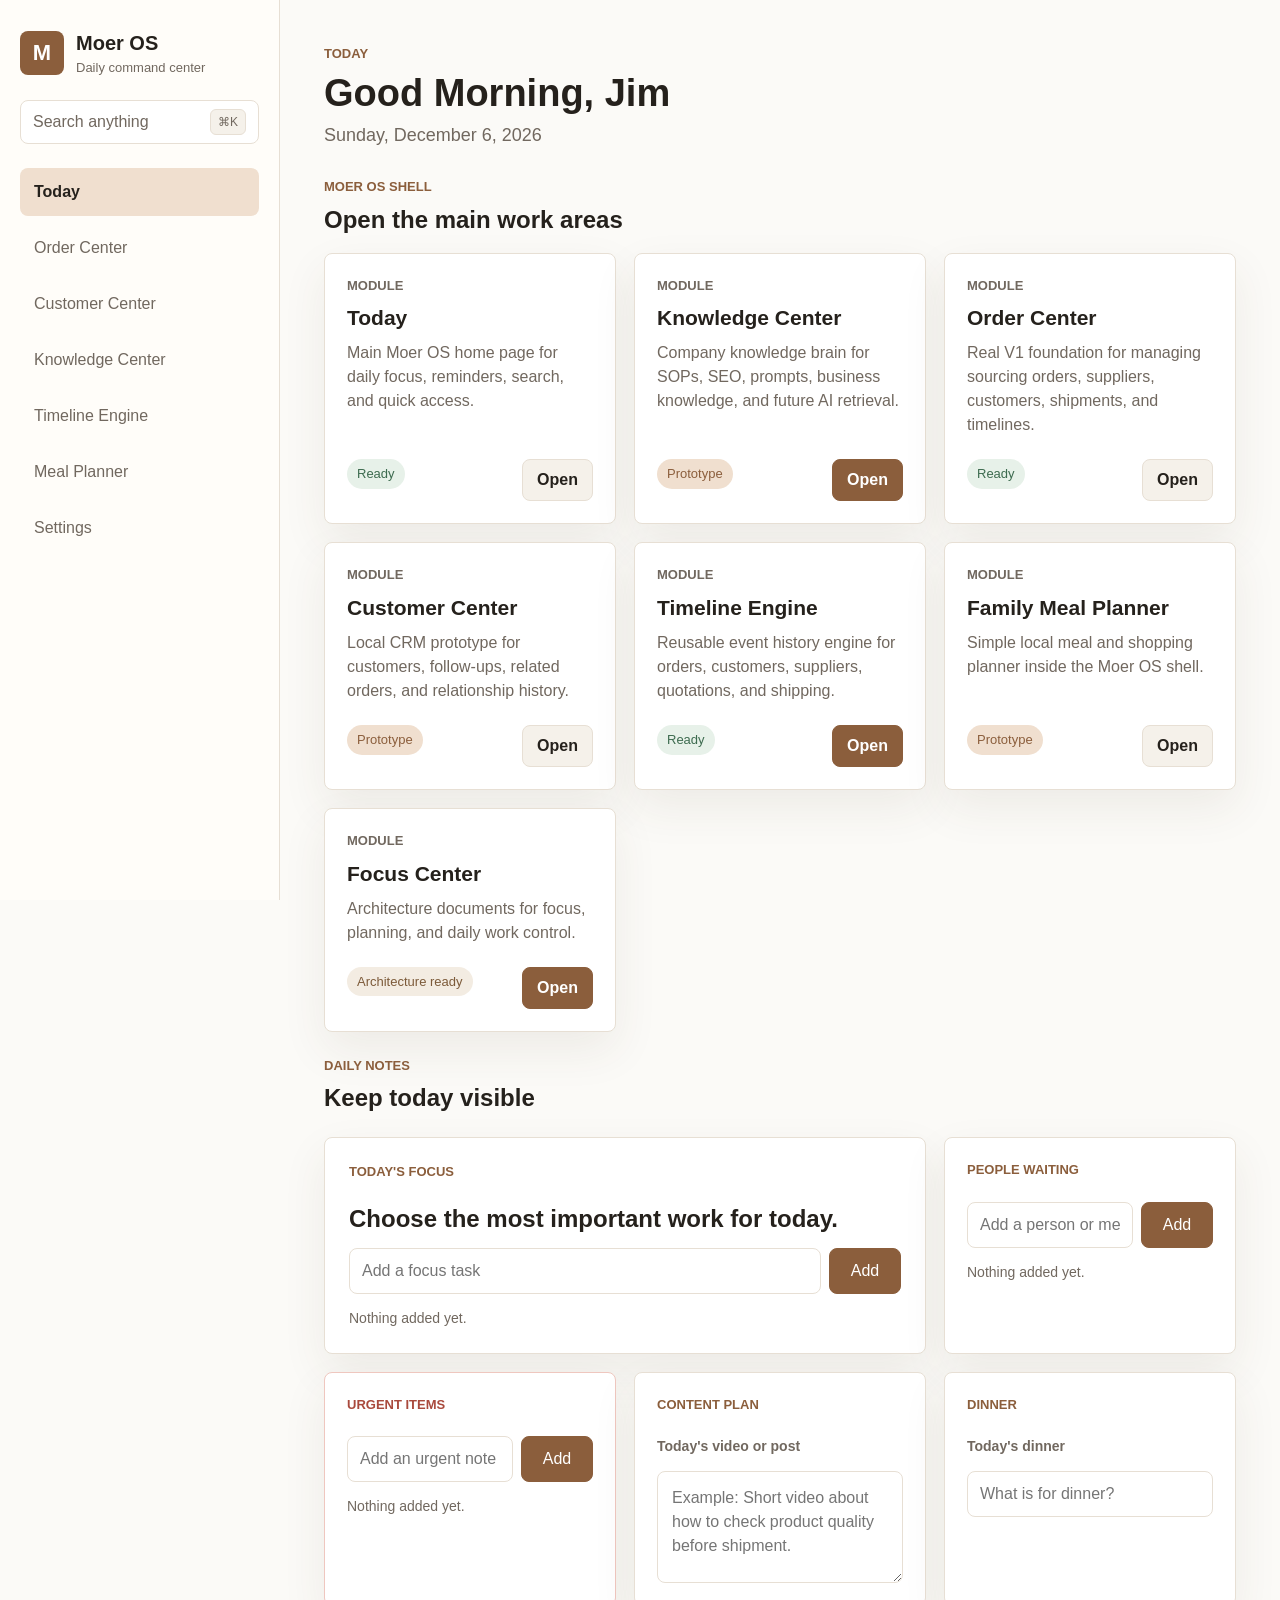
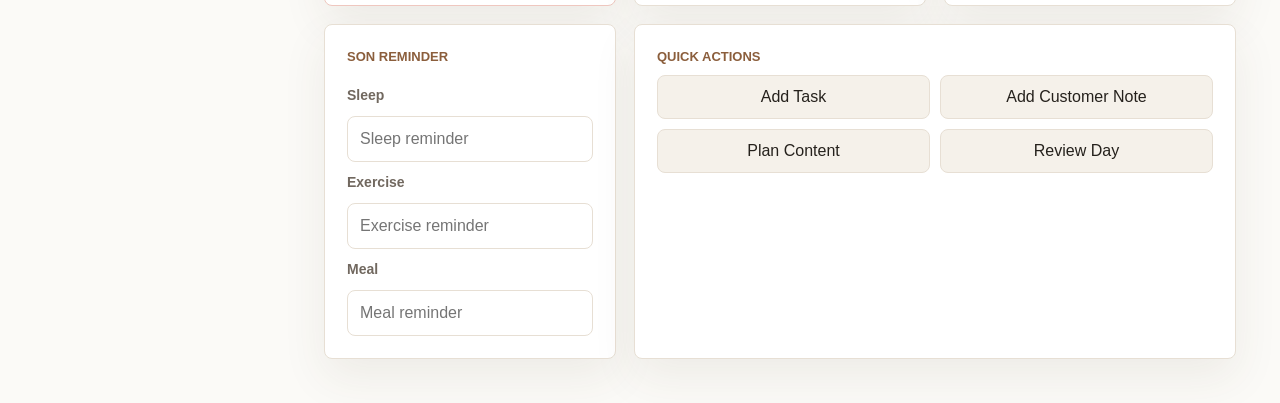
==== 03-Apps/Moer-OS-V1/index.html @ 32a38952 "Build Customer Center V2 with timeline" ====
<!DOCTYPE html>
<html lang="en">
<head>
  <meta charset="UTF-8">
  <meta name="viewport" content="width=device-width, initial-scale=1.0">
  <title>Moer OS V1</title>
  <link rel="stylesheet" href="styles.css">
</head>
<body>
  <div class="app-shell">
    <aside class="sidebar" aria-label="Main navigation">
      <div class="brand">
        <div class="brand-mark">M</div>
        <div>
          <p class="brand-name">Moer OS</p>
          <p class="brand-subtitle">Daily command center</p>
        </div>
      </div>

      <button class="search-trigger" id="searchTrigger" type="button">
        <span>Search anything</span>
        <kbd>⌘K</kbd>
      </button>

      <nav class="nav-list">
        <button class="nav-item active" data-page="today" type="button">Today</button>
        <button class="nav-item" data-page="order-center" type="button">Order Center</button>
        <button class="nav-item" data-page="customer-center" type="button">Customer Center</button>
        <button class="nav-item" data-page="knowledge-center" type="button">Knowledge Center</button>
        <button class="nav-item" data-page="timeline-engine" type="button">Timeline Engine</button>
        <button class="nav-item" data-page="family-meal-planner" type="button">Meal Planner</button>
        <button class="nav-item" data-page="settings" type="button">Settings</button>
      </nav>
    </aside>

    <main class="main-content">
      <section class="page active" id="today">
        <header class="page-header">
          <p class="eyebrow">Today</p>
          <h1 id="greeting">Good Morning, Jim</h1>
          <p class="date-line" id="todayDate">Today</p>
        </header>

        <section class="portal-section">
          <div class="section-heading">
            <p class="eyebrow">Moer OS Shell</p>
            <h2>Open the main work areas</h2>
          </div>
          <div class="module-grid" data-module-section="today"></div>
        </section>

        <section class="portal-section">
          <div class="section-heading">
            <p class="eyebrow">Daily Notes</p>
            <h2>Keep today visible</h2>
          </div>
        </section>

        <div class="dashboard-grid">
          <article class="focus-card list-card" data-list-card="focusTasks">
            <p class="card-label">Today's Focus</p>
            <h2>Choose the most important work for today.</h2>
            <form class="add-row" data-list-form="focusTasks">
              <input type="text" placeholder="Add a focus task">
              <button type="submit">Add</button>
            </form>
            <div class="editable-list" data-list="focusTasks"></div>
          </article>

          <article class="card list-card" data-list-card="peopleWaiting">
            <p class="card-label">People Waiting</p>
            <form class="add-row" data-list-form="peopleWaiting">
              <input type="text" placeholder="Add a person or message">
              <button type="submit">Add</button>
            </form>
            <div class="editable-list" data-list="peopleWaiting"></div>
          </article>

          <article class="card urgent list-card" data-list-card="urgentItems">
            <p class="card-label">Urgent Items</p>
            <form class="add-row" data-list-form="urgentItems">
              <input type="text" placeholder="Add an urgent note">
              <button type="submit">Add</button>
            </form>
            <div class="editable-list" data-list="urgentItems"></div>
          </article>

          <article class="card daily-card">
            <p class="card-label">Content Plan</p>
            <label class="field-label" for="contentPlan">Today's video or post</label>
            <textarea id="contentPlan" placeholder="Example: Short video about how to check product quality before shipment."></textarea>
          </article>

          <article class="card daily-card">
            <p class="card-label">Dinner</p>
            <label class="field-label" for="dinnerPlan">Today's dinner</label>
            <input id="dinnerPlan" type="text" placeholder="What is for dinner?">
          </article>

          <article class="card daily-card son-card">
            <p class="card-label">Son Reminder</p>
            <label class="field-label" for="sonSleep">Sleep</label>
            <input id="sonSleep" type="text" placeholder="Sleep reminder">
            <label class="field-label" for="sonExercise">Exercise</label>
            <input id="sonExercise" type="text" placeholder="Exercise reminder">
            <label class="field-label" for="sonMeal">Meal</label>
            <input id="sonMeal" type="text" placeholder="Meal reminder">
          </article>

          <article class="card actions-card">
            <p class="card-label">Quick Actions</p>
            <div class="quick-actions">
              <button type="button">Add Task</button>
              <button type="button">Add Customer Note</button>
              <button type="button">Plan Content</button>
              <button type="button">Review Day</button>
            </div>
          </article>
        </div>
      </section>

      <section class="page" id="order-center">
        <header class="page-header">
          <p class="eyebrow">Order Center</p>
          <h1>Order Center V1</h1>
          <p class="date-line">Manage real sourcing orders, payments, production, QC, warehouse, shipping, notes, and timeline.</p>
        </header>

        <section class="order-dashboard" id="orderDashboard"></section>

        <div class="order-center-layout">
          <section class="order-panel order-form-panel">
            <div class="section-heading">
              <p class="eyebrow">Create / Edit</p>
              <h2 id="orderFormTitle">New Order</h2>
            </div>
            <form id="orderForm" class="order-form">
              <input id="orderId" type="hidden">
              <label>
                Order ID
                <input id="orderCode" type="text" placeholder="MOER-2026-001" required>
              </label>
              <label>
                Order name
                <input id="orderName" type="text" placeholder="Nicholas Trinidad container project" required>
              </label>
              <label>
                Customer
                <select id="orderCustomer" required></select>
              </label>
              <label>
                Supplier
                <input id="orderSupplier" type="text" placeholder="Yiwu supplier name">
              </label>
              <label>
                Country
                <input id="orderCountry" type="text" placeholder="Trinidad and Tobago">
              </label>
              <label>
                Status
                <select id="orderStatus">
                  <option>New Inquiry</option>
                  <option>Quoting</option>
                  <option>Waiting Supplier</option>
                  <option>Waiting Customer</option>
                  <option>Order Confirmed</option>
                  <option>In Production</option>
                  <option>Inspection</option>
                  <option>In Warehouse</option>
                  <option>Shipping</option>
                  <option>Delivered</option>
                  <option>On Hold</option>
                </select>
              </label>
              <label>
                Priority
                <select id="orderPriority">
                  <option>Normal</option>
                  <option>High</option>
                  <option>Urgent</option>
                  <option>Low</option>
                </select>
              </label>
              <label>
                Order value
                <input id="orderValue" type="text" placeholder="USD 8,500">
              </label>
              <label>
                Quantity
                <input id="orderQuantity" type="text" placeholder="1x40HQ / 12,000 pcs">
              </label>
              <label>
                Deposit status
                <select id="depositStatus">
                  <option>Not Requested</option>
                  <option>Requested</option>
                  <option>Paid</option>
                  <option>Partial</option>
                </select>
              </label>
              <label>
                Balance status
                <select id="balanceStatus">
                  <option>Not Due</option>
                  <option>Waiting</option>
                  <option>Requested</option>
                  <option>Paid</option>
                </select>
              </label>
              <label>
                Production status
                <select id="productionStatus">
                  <option>Not Started</option>
                  <option>In Progress</option>
                  <option>Delayed</option>
                  <option>Completed</option>
                </select>
              </label>
              <label>
                QC status
                <select id="qcStatus">
                  <option>Not Needed</option>
                  <option>Planned</option>
                  <option>Today</option>
                  <option>Passed</option>
                  <option>Issue Found</option>
                </select>
              </label>
              <label>
                Warehouse status
                <select id="warehouseStatus">
                  <option>Not Arrived</option>
                  <option>Partially Received</option>
                  <option>Received</option>
                  <option>Ready for Consolidation</option>
                </select>
              </label>
              <label>
                Shipping status
                <select id="shippingStatus">
                  <option>Not Planned</option>
                  <option>Planning</option>
                  <option>Booked</option>
                  <option>Shipped</option>
                  <option>Delivered</option>
                </select>
              </label>
              <label>
                ETD
                <input id="orderEtd" type="date">
              </label>
              <label>
                ETA
                <input id="orderEta" type="date">
              </label>
              <label>
                Due date
                <input id="orderDueDate" type="date">
              </label>
              <label class="full-field">
                Product summary
                <textarea id="productsSummary" placeholder="Notebooks, pens, pencil cases, school bags"></textarea>
              </label>
              <label class="full-field">
                Next action
                <input id="nextAction" type="text" placeholder="Ask supplier for packing details">
              </label>
              <label class="full-field">
                Notes
                <textarea id="orderNotes" placeholder="Important customer, supplier, quality, payment, or shipping notes"></textarea>
              </label>
              <div class="order-form-actions">
                <button class="open-link" type="submit">Save Order</button>
                <button class="open-link secondary" id="resetOrderForm" type="button">New Blank Order</button>
              </div>
            </form>
          </section>

          <section class="order-panel">
            <div class="section-heading">
              <p class="eyebrow">Orders</p>
              <h2>Order List</h2>
            </div>
            <div class="order-filter-grid">
              <input id="orderSearchInput" type="search" placeholder="Search orders">
              <select id="orderStatusFilter">
                <option value="">All status</option>
              </select>
              <select id="orderPriorityFilter">
                <option value="">All priority</option>
              </select>
              <select id="orderCustomerFilter">
                <option value="">All customers</option>
              </select>
              <select id="orderSupplierFilter">
                <option value="">All suppliers</option>
              </select>
            </div>
            <div class="order-list" id="orderList"></div>
          </section>

          <section class="order-panel order-detail-panel">
            <div class="section-heading">
              <p class="eyebrow">Detail</p>
              <h2 id="orderDetailTitle">Select an order</h2>
            </div>
            <div id="orderDetail" class="order-detail">
              <p class="empty-state">Choose an order to view details and timeline.</p>
            </div>
            <form id="timelineForm" class="timeline-form">
              <input id="timelineOrderId" type="hidden">
              <p class="card-label">Add Timeline Event</p>
              <label>
                Date
                <input id="timelineDate" type="date">
              </label>
              <label>
                Status
                <select id="timelineStatus">
                  <option>Note</option>
                  <option>Customer Update</option>
                  <option>Supplier Update</option>
                  <option>Production</option>
                  <option>QC</option>
                  <option>Warehouse</option>
                  <option>Shipping</option>
                  <option>Payment</option>
                </select>
              </label>
              <label>
                Title
                <input id="timelineTitle" type="text" placeholder="Supplier confirmed packing">
              </label>
              <label class="full-field">
                Description
                <textarea id="timelineDescription" placeholder="Add the important update, decision, or next step."></textarea>
              </label>
              <button class="open-link" type="submit">Add Event</button>
            </form>
            <div id="orderTimeline" class="order-timeline"></div>
          </section>
        </div>

        <section class="portal-section order-flow-section">
          <div class="section-heading">
            <p class="eyebrow">Order Flow</p>
            <h2>From inquiry to delivery</h2>
          </div>
          <div class="workflow-strip">
            <span>Inquiry</span>
            <span>Supplier Search</span>
            <span>Quotation</span>
            <span>Purchase Order</span>
            <span>Production</span>
            <span>Inspection</span>
            <span>Warehouse</span>
            <span>Shipment</span>
          </div>
        </section>
      </section>

      <section class="page" id="customer-center">
        <header class="page-header">
          <p class="eyebrow">Customer Center</p>
          <h1>Customer Memory Center</h1>
          <p class="date-line">See who each customer is, what happened before, active orders, follow-ups, and the next action.</p>
        </header>

        <section class="customer-dashboard" id="customerDashboard"></section>

        <section class="customer-followup-panel">
          <div class="section-heading">
            <p class="eyebrow">Follow-up</p>
            <h2>Customers needing attention</h2>
          </div>
          <div class="customer-followup-grid">
            <article>
              <p class="card-label">Due Today</p>
              <div id="followupDueToday" class="customer-mini-list"></div>
            </article>
            <article>
              <p class="card-label">Overdue</p>
              <div id="followupOverdue" class="customer-mini-list"></div>
            </article>
          </div>
        </section>

        <div class="customer-center-layout">
          <section class="customer-panel customer-form-panel">
            <div class="section-heading">
              <p class="eyebrow">Create / Edit</p>
              <h2 id="customerFormTitle">New Customer</h2>
            </div>
            <form id="customerForm" class="customer-form">
              <input id="customerId" type="hidden">
              <label>
                Customer name
                <input id="customerName" type="text" placeholder="Nicholas" required>
              </label>
              <label>
                Company name
                <input id="customerCompany" type="text" placeholder="Customer company">
              </label>
              <label>
                Country
                <input id="customerCountry" type="text" placeholder="Trinidad and Tobago">
              </label>
              <label>
                Contact person
                <input id="customerContactPerson" type="text" placeholder="Main contact">
              </label>
              <label>
                WhatsApp
                <input id="customerWhatsapp" type="text" placeholder="+1...">
              </label>
              <label>
                Email
                <input id="customerEmail" type="email" placeholder="customer@example.com">
              </label>
              <label>
                Website
                <input id="customerWebsite" type="url" placeholder="https://example.com">
              </label>
              <label>
                Customer type
                <select id="customerType">
                  <option>Importer</option>
                  <option>Wholesaler</option>
                  <option>Distributor</option>
                  <option>Retailer</option>
                  <option>Amazon Seller</option>
                  <option>E-commerce Seller</option>
                  <option>Supermarket Buyer</option>
                </select>
              </label>
              <label>
                Status
                <select id="customerStatus">
                  <option>Lead</option>
                  <option>Active</option>
                  <option>Waiting Reply</option>
                  <option>Follow Up</option>
                  <option>Paused</option>
                </select>
              </label>
              <label>
                Priority
                <select id="customerPriority">
                  <option>Normal</option>
                  <option>High</option>
                  <option>Urgent</option>
                  <option>Low</option>
                </select>
              </label>
              <label>
                Last contact date
                <input id="lastContactDate" type="date">
              </label>
              <label>
                Next follow-up date
                <input id="nextFollowUpDate" type="date">
              </label>
              <label class="full-field">
                Main product interest
                <input id="mainProductInterest" type="text" placeholder="Stationery, Christmas items, mixed container">
              </label>
              <label class="full-field">
                Notes
                <textarea id="customerNotes" placeholder="Relationship notes, buying habits, communication style, and follow-up reminders"></textarea>
              </label>
              <label class="full-field">
                Follow-up notes
                <textarea id="customerFollowUpNotes" placeholder="Recent conversations and next follow-up details"></textarea>
              </label>
              <label class="full-field">
                Next action
                <input id="customerNextAction" type="text" placeholder="Send quotation, ask for product list, follow up on samples">
              </label>
              <div class="customer-form-actions">
                <button class="open-link" type="submit">Save Customer</button>
                <button class="open-link secondary" id="resetCustomerForm" type="button">New Blank Customer</button>
              </div>
            </form>
          </section>

          <section class="customer-panel">
            <div class="section-heading">
              <p class="eyebrow">Customers</p>
              <h2>Customer List</h2>
            </div>
            <div class="customer-filter-grid">
              <input id="customerSearchInput" type="search" placeholder="Search customers">
              <select id="customerCountryFilter">
                <option value="">All countries</option>
              </select>
              <select id="customerStatusFilter">
                <option value="">All status</option>
              </select>
              <select id="customerPriorityFilter">
                <option value="">All priority</option>
              </select>
              <select id="customerTypeFilter">
                <option value="">All types</option>
              </select>
              <select id="customerInterestFilter">
                <option value="">All interests</option>
              </select>
            </div>
            <div class="customer-list" id="customerList"></div>
          </section>

          <section class="customer-panel customer-detail-panel">
            <div class="section-heading">
              <p class="eyebrow">Detail</p>
              <h2 id="customerDetailTitle">Select a customer</h2>
            </div>
            <div id="customerDetail" class="customer-detail">
              <p class="empty-state">Choose a customer to view details, orders, and timeline.</p>
            </div>
            <form id="customerFollowupForm" class="customer-sub-form hidden">
              <input id="customerFollowupId" type="hidden">
              <p class="card-label">Follow-up</p>
              <label>
                Next follow-up date
                <input id="customerFollowupDate" type="date">
              </label>
              <label class="full-field">
                Follow-up note
                <textarea id="customerFollowupNote" placeholder="What should Jim remember for the next follow-up?"></textarea>
              </label>
              <button class="open-link" type="submit">Save Follow-up</button>
            </form>
            <div id="customerRelatedOrders" class="related-orders"></div>
            <form id="customerTimelineForm" class="customer-sub-form hidden">
              <input id="customerTimelineCustomerId" type="hidden">
              <p class="card-label">Add Customer Timeline Event</p>
              <label>
                Date
                <input id="customerTimelineDate" type="date">
              </label>
              <label>
                Event type
                <select id="customerTimelineEventType">
                  <option>First contact</option>
                  <option>Inquiry received</option>
                  <option>Quotation sent</option>
                  <option>Order confirmed</option>
                  <option>Payment received</option>
                  <option>Shipment update</option>
                  <option>Follow-up</option>
                  <option>Complaint</option>
                  <option>Visit</option>
                  <option>Note</option>
                </select>
              </label>
              <label>
                Title
                <input id="customerTimelineTitle" type="text" placeholder="Quotation sent">
              </label>
              <label>
                Related order ID
                <input id="customerTimelineOrderId" type="text" placeholder="MOER-2026-001">
              </label>
              <label class="full-field">
                Description
                <textarea id="customerTimelineDescription" placeholder="What happened?"></textarea>
              </label>
              <label>
                Next action
                <input id="customerTimelineNextAction" type="text" placeholder="Follow up next week">
              </label>
              <label>
                Status
                <select id="customerTimelineStatus">
                  <option>Open</option>
                  <option>Waiting</option>
                  <option>Done</option>
                  <option>Important</option>
                </select>
              </label>
              <button class="open-link" type="submit">Add Event</button>
            </form>
            <div id="customerTimeline" class="customer-timeline"></div>
          </section>
        </div>
      </section>

      <section class="page" id="knowledge-center">
        <header class="page-header">
          <p class="eyebrow">Knowledge Center</p>
          <h1>Company Knowledge Brain</h1>
          <p class="date-line">Open the existing Knowledge Center prototype or use this shell as the launch point.</p>
        </header>
        <div class="module-grid" data-module-section="knowledge-center"></div>
        <div class="info-panel">
          <p class="card-label">What this connects</p>
          <p>Business knowledge, suppliers, customers, products, SOPs, SEO, website content, social media ideas, AI prompts, and personal/family knowledge.</p>
        </div>
      </section>

      <section class="page" id="timeline-engine">
        <header class="page-header">
          <p class="eyebrow">Timeline Engine</p>
          <h1>Reusable Event History</h1>
          <p class="date-line">Open the existing Timeline Engine prototype or use this page as its Moer OS launch point.</p>
        </header>
        <div class="module-grid" data-module-section="timeline-engine"></div>
        <div class="timeline-preview">
          <article>
            <span>09:15</span>
            <strong>Customer inquiry received</strong>
            <p>Order Center event</p>
          </article>
          <article>
            <span>14:30</span>
            <strong>Supplier quote received</strong>
            <p>Supplier Center event</p>
          </article>
          <article>
            <span>16:40</span>
            <strong>Inspection reminder created</strong>
            <p>Timeline Engine event</p>
          </article>
        </div>
      </section>

      <section class="page" id="family-meal-planner">
        <header class="page-header">
          <p class="eyebrow">Family Meal Planner</p>
          <h1>Simple Meal Planning</h1>
          <p class="date-line">A small local planner for dinner ideas, shopping reminders, and weekly meal notes.</p>
        </header>
        <div class="module-grid" data-module-section="family-meal-planner"></div>
        <section class="meal-planner-card">
          <form class="add-row" id="mealForm" data-list-form="mealPlanner">
            <input id="mealInput" type="text" placeholder="Add a meal idea or shopping reminder">
            <button type="submit">Add</button>
          </form>
          <div class="editable-list" id="mealList" data-list="mealPlanner"></div>
        </section>
      </section>

      <section class="page" id="settings">
        <header class="page-header">
          <p class="eyebrow">Settings</p>
          <h1>Settings</h1>
          <p class="date-line">Basic settings for this local prototype.</p>
        </header>

        <div class="settings-panel">
          <label>
            User name
            <input id="userName" type="text" value="Jim">
          </label>
          <label>
            Company name
            <input id="companyName" type="text" value="Moer Sourcing">
          </label>
          <label>
            Theme option placeholder
            <select id="themeOption">
              <option>Warm Light</option>
              <option>Calm White</option>
              <option>Soft Gray</option>
            </select>
          </label>
          <div class="storage-note">
            <p class="card-label">Data Storage Note</p>
            <p>This V1 prototype stores simple settings and Today notes in this browser with localStorage. There is no backend, database, login, or external API connection.</p>
          </div>
        </div>
      </section>
    </main>

    <nav class="bottom-nav" aria-label="Mobile navigation">
      <button class="bottom-item active" data-page="today" type="button">Today</button>
      <button class="bottom-item" data-page="order-center" type="button">Orders</button>
      <button class="bottom-item" data-page="customer-center" type="button">Customers</button>
      <button class="bottom-item" data-page="knowledge-center" type="button">Knowledge</button>
      <button class="bottom-item" data-page="timeline-engine" type="button">Timeline</button>
      <button class="bottom-item" data-page="family-meal-planner" type="button">Meals</button>
      <button class="bottom-item" data-page="settings" type="button">Settings</button>
    </nav>
  </div>

  <button class="mobile-search-trigger" id="mobileSearchTrigger" type="button" aria-label="Open search">Search</button>

  <div class="command-overlay" id="commandOverlay" aria-hidden="true">
    <div class="command-palette" role="dialog" aria-modal="true" aria-labelledby="commandTitle">
      <div class="command-search-row">
        <div class="command-icon">⌕</div>
        <input id="commandSearchInput" type="search" autocomplete="off" placeholder="Search Moer OS..." aria-label="Search Moer OS">
        <kbd>Esc</kbd>
      </div>
      <div class="command-header">
        <div>
          <p class="eyebrow">Universal Search</p>
          <h2 id="commandTitle">Find anything in Moer OS</h2>
        </div>
        <p class="command-hint">Mock data only</p>
      </div>
      <div class="command-results" id="commandResults"></div>
    </div>
  </div>

  <script src="app.js"></script>
</body>
</html>
---- 03-Apps/Moer-OS-V1/styles.css ----
:root {
  --bg: #fbfaf7;
  --surface: #ffffff;
  --surface-soft: #f5f1ea;
  --text: #25211c;
  --muted: #71685f;
  --line: #e7dfd4;
  --accent: #8b5e3c;
  --accent-soft: #f0dfcf;
  --urgent: #a9493c;
  --shadow: 0 18px 45px rgba(79, 58, 40, 0.08);
}

* {
  box-sizing: border-box;
}

body {
  margin: 0;
  background: var(--bg);
  color: var(--text);
  font-family: Arial, Helvetica, sans-serif;
  font-size: 16px;
  line-height: 1.5;
}

button,
input,
select,
textarea {
  font: inherit;
}

button {
  cursor: pointer;
}

.app-shell {
  min-height: 100vh;
  display: flex;
}

.sidebar {
  position: sticky;
  top: 0;
  width: 280px;
  height: 100vh;
  padding: 28px 20px;
  background: #fffdf9;
  border-right: 1px solid var(--line);
}

.brand {
  display: flex;
  align-items: center;
  gap: 12px;
  margin-bottom: 22px;
}

.brand-mark {
  display: grid;
  place-items: center;
  width: 44px;
  height: 44px;
  border-radius: 8px;
  background: var(--accent);
  color: #fff;
  font-size: 22px;
  font-weight: 700;
}

.brand-name,
.brand-subtitle {
  margin: 0;
}

.brand-name {
  font-size: 20px;
  font-weight: 700;
}

.brand-subtitle {
  color: var(--muted);
  font-size: 13px;
}

.nav-list {
  display: grid;
  gap: 8px;
}

.search-trigger {
  display: flex;
  align-items: center;
  justify-content: space-between;
  width: 100%;
  min-height: 44px;
  margin-bottom: 24px;
  padding: 0 12px;
  border: 1px solid var(--line);
  border-radius: 8px;
  background: var(--surface);
  color: var(--muted);
  text-align: left;
}

kbd {
  min-width: 32px;
  padding: 3px 7px;
  border: 1px solid var(--line);
  border-radius: 6px;
  background: var(--surface-soft);
  color: var(--muted);
  font-size: 12px;
  font-family: Arial, Helvetica, sans-serif;
  text-align: center;
}

.nav-item,
.bottom-item {
  border: 0;
  color: var(--muted);
  background: transparent;
  border-radius: 8px;
  text-align: left;
}

.nav-item {
  padding: 12px 14px;
}

.nav-item.active,
.bottom-item.active {
  background: var(--accent-soft);
  color: var(--text);
  font-weight: 700;
}

.main-content {
  flex: 1;
  padding: 44px;
  max-width: 1180px;
}

.page {
  display: none;
}

.page.active {
  display: block;
}

.page-header {
  margin-bottom: 28px;
}

.eyebrow,
.card-label {
  margin: 0 0 8px;
  color: var(--accent);
  font-size: 13px;
  font-weight: 700;
  letter-spacing: 0;
  text-transform: uppercase;
}

h1,
h2,
p {
  overflow-wrap: anywhere;
}

h1 {
  margin: 0;
  font-size: 38px;
  line-height: 1.12;
}

h2 {
  margin: 0 0 18px;
  font-size: 24px;
  line-height: 1.25;
}

.date-line {
  margin: 8px 0 0;
  color: var(--muted);
  font-size: 18px;
}

.dashboard-grid {
  display: grid;
  grid-template-columns: repeat(3, minmax(0, 1fr));
  gap: 18px;
}

.portal-section {
  margin-bottom: 24px;
}

.section-heading {
  margin-bottom: 16px;
}

.module-grid {
  display: grid;
  grid-template-columns: repeat(3, minmax(0, 1fr));
  gap: 18px;
}

.focus-card,
.card,
.app-card,
.module-card,
.settings-panel {
  background: var(--surface);
  border: 1px solid var(--line);
  border-radius: 8px;
  box-shadow: var(--shadow);
}

.focus-card {
  grid-column: span 2;
  padding: 24px;
}

.card,
.app-card {
  min-height: 156px;
  padding: 22px;
}

.urgent {
  border-color: #efc7bf;
}

.urgent .card-label {
  color: var(--urgent);
}

textarea,
input,
select {
  width: 100%;
  border: 1px solid var(--line);
  border-radius: 8px;
  background: #fff;
  color: var(--text);
  outline: none;
}

textarea:focus,
input:focus,
select:focus {
  border-color: var(--accent);
  box-shadow: 0 0 0 3px rgba(139, 94, 60, 0.12);
}

textarea {
  min-height: 112px;
  resize: vertical;
  padding: 14px;
}

input,
select {
  min-height: 46px;
  padding: 0 12px;
}

.simple-list {
  margin: 0;
  padding-left: 18px;
  color: var(--muted);
}

.simple-list li + li {
  margin-top: 8px;
}

.list-card,
.daily-card {
  display: grid;
  align-content: start;
  gap: 14px;
}

.list-card h2 {
  margin-bottom: 0;
}

.add-row {
  display: grid;
  grid-template-columns: minmax(0, 1fr) auto;
  gap: 8px;
}

.add-row button,
.item-actions button {
  min-height: 42px;
  border: 1px solid var(--line);
  border-radius: 8px;
  background: var(--surface-soft);
  color: var(--text);
}

.add-row button {
  min-width: 72px;
  padding: 0 14px;
  background: var(--accent);
  border-color: var(--accent);
  color: #fff;
}

.editable-list {
  display: grid;
  gap: 10px;
}

.empty-state {
  margin: 0;
  color: var(--muted);
  font-size: 14px;
}

.editable-item {
  display: grid;
  gap: 8px;
  padding: 12px;
  border: 1px solid var(--line);
  border-radius: 8px;
  background: #fffdf9;
}

.item-text {
  margin: 0;
  color: var(--text);
}

.item-actions {
  display: flex;
  gap: 8px;
  flex-wrap: wrap;
}

.item-actions button {
  padding: 0 12px;
  color: var(--muted);
}

.item-actions button:last-child {
  color: var(--urgent);
}

.field-label {
  display: grid;
  gap: 8px;
  color: var(--muted);
  font-size: 14px;
  font-weight: 700;
}

.son-card {
  gap: 10px;
}

.actions-card {
  grid-column: span 2;
}

.quick-actions {
  display: grid;
  grid-template-columns: repeat(2, minmax(0, 1fr));
  gap: 10px;
}

.quick-actions button {
  min-height: 44px;
  border: 1px solid var(--line);
  border-radius: 8px;
  background: var(--surface-soft);
  color: var(--text);
}

.card-grid {
  display: grid;
  grid-template-columns: repeat(4, minmax(0, 1fr));
  gap: 18px;
}

.app-card {
  display: flex;
  flex-direction: column;
  justify-content: space-between;
  gap: 24px;
}

.module-card {
  display: flex;
  min-height: 220px;
  padding: 22px;
  flex-direction: column;
  justify-content: space-between;
  gap: 22px;
}

.app-card h2,
.module-card h2 {
  margin: 0;
  font-size: 21px;
}

.app-card p,
.module-card p {
  margin: 0;
  color: var(--muted);
}

.module-card-header {
  display: grid;
  gap: 10px;
}

.module-card-footer {
  display: flex;
  align-items: center;
  justify-content: space-between;
  gap: 12px;
  flex-wrap: wrap;
}

.status-pill {
  align-self: flex-start;
  padding: 5px 10px;
  border-radius: 999px;
  background: var(--surface-soft);
  color: var(--muted);
  font-size: 13px;
}

.status-ready {
  background: #e7f1e9;
  color: #3d6b4f;
}

.status-prototype {
  background: var(--accent-soft);
  color: var(--accent);
}

.status-planned {
  background: #eef0f3;
  color: #626b75;
}

.status-architecture {
  background: #f3ece2;
  color: #7c5a39;
}

.open-link {
  display: inline-flex;
  align-items: center;
  justify-content: center;
  min-height: 42px;
  padding: 0 14px;
  border: 1px solid var(--accent);
  border-radius: 8px;
  background: var(--accent);
  color: #fff;
  font-weight: 700;
  text-decoration: none;
}

.open-link.secondary {
  border-color: var(--line);
  background: var(--surface-soft);
  color: var(--text);
}

.info-panel,
.meal-planner-card,
.timeline-preview {
  margin-top: 18px;
  padding: 22px;
  border: 1px solid var(--line);
  border-radius: 8px;
  background: var(--surface);
  box-shadow: var(--shadow);
}

.info-panel p:last-child {
  margin: 0;
  color: var(--muted);
}

.workflow-strip {
  display: flex;
  gap: 10px;
  flex-wrap: wrap;
}

.workflow-strip span {
  min-height: 40px;
  display: inline-flex;
  align-items: center;
  padding: 0 12px;
  border: 1px solid var(--line);
  border-radius: 999px;
  background: var(--surface);
  color: var(--muted);
  box-shadow: var(--shadow);
}

.timeline-preview {
  display: grid;
  gap: 12px;
}

.timeline-preview article {
  display: grid;
  grid-template-columns: 72px minmax(0, 1fr);
  gap: 8px 14px;
  padding: 14px;
  border: 1px solid var(--line);
  border-radius: 8px;
  background: #fffdf9;
}

.timeline-preview span {
  grid-row: span 2;
  color: var(--accent);
  font-weight: 700;
}

.timeline-preview strong {
  color: var(--text);
}

.timeline-preview p {
  margin: 0;
  color: var(--muted);
}

.meal-planner-card {
  display: grid;
  gap: 16px;
}

.hidden {
  display: none !important;
}

.order-dashboard {
  display: grid;
  grid-template-columns: repeat(7, minmax(0, 1fr));
  gap: 12px;
  margin-bottom: 18px;
}

.customer-dashboard {
  display: grid;
  grid-template-columns: repeat(5, minmax(0, 1fr));
  gap: 12px;
  margin-bottom: 18px;
}

.order-metric-card {
  min-height: 112px;
  padding: 16px;
  border: 1px solid var(--line);
  border-radius: 8px;
  background: var(--surface);
  box-shadow: var(--shadow);
}

.order-metric-card span {
  display: block;
  min-height: 34px;
  color: var(--muted);
  font-size: 13px;
  font-weight: 700;
}

.order-metric-card strong {
  display: block;
  margin-top: 12px;
  color: var(--text);
  font-size: 30px;
  line-height: 1;
}

.order-center-layout,
.customer-center-layout {
  display: grid;
  grid-template-columns: minmax(300px, 0.9fr) minmax(280px, 0.8fr) minmax(340px, 1fr);
  gap: 18px;
  align-items: start;
}

.order-panel,
.customer-panel {
  padding: 22px;
  border: 1px solid var(--line);
  border-radius: 8px;
  background: var(--surface);
  box-shadow: var(--shadow);
}

.order-form,
.customer-form {
  display: grid;
  grid-template-columns: repeat(2, minmax(0, 1fr));
  gap: 14px;
}

.order-form label,
.order-panel label,
.customer-form label,
.customer-panel label {
  display: grid;
  gap: 7px;
  color: var(--muted);
  font-size: 14px;
  font-weight: 700;
}

.full-field,
.order-form-actions,
.customer-form-actions {
  grid-column: 1 / -1;
}

.order-form-actions,
.customer-form-actions {
  display: flex;
  gap: 10px;
  flex-wrap: wrap;
}

.order-list,
.customer-list,
.related-orders,
.customer-timeline {
  display: grid;
  gap: 10px;
}

.order-filter-grid {
  display: grid;
  grid-template-columns: 1fr;
  gap: 10px;
  margin-bottom: 14px;
}

.customer-filter-grid {
  display: grid;
  grid-template-columns: 1fr;
  gap: 10px;
  margin-bottom: 14px;
}

.customer-followup-panel {
  margin-bottom: 18px;
  padding: 22px;
  border: 1px solid var(--line);
  border-radius: 8px;
  background: var(--surface);
  box-shadow: var(--shadow);
}

.customer-followup-grid {
  display: grid;
  grid-template-columns: repeat(2, minmax(0, 1fr));
  gap: 14px;
}

.customer-mini-list {
  display: grid;
  gap: 8px;
}

.customer-mini-card {
  display: grid;
  gap: 3px;
  width: 100%;
  padding: 12px;
  border: 1px solid var(--line);
  border-radius: 8px;
  background: #fffdf9;
  color: var(--text);
  text-align: left;
}

.customer-mini-card span {
  color: var(--muted);
  font-size: 13px;
}

.order-list-card,
.customer-list-card,
.related-order-card {
  width: 100%;
  padding: 14px;
  border: 1px solid var(--line);
  border-radius: 8px;
  background: #fffdf9;
  color: var(--text);
  text-align: left;
}

.order-list-card:hover,
.order-list-card:focus,
.order-list-card.active,
.customer-list-card:hover,
.customer-list-card:focus,
.customer-list-card.active,
.related-order-card:hover,
.related-order-card:focus {
  border-color: var(--accent);
  outline: none;
}

.order-list-card h3,
.customer-list-card h3,
.related-order-card strong {
  margin: 0 0 6px;
  font-size: 18px;
}

.order-list-card p,
.customer-list-card p,
.related-order-card p {
  margin: 0;
  color: var(--muted);
  font-size: 14px;
}

.order-list-meta,
.order-status-row {
  display: flex;
  gap: 8px;
  flex-wrap: wrap;
  margin-top: 10px;
}

.order-pill {
  display: inline-flex;
  align-items: center;
  min-height: 24px;
  padding: 0 8px;
  border-radius: 999px;
  background: var(--surface-soft);
  color: var(--muted);
  font-size: 12px;
}

.order-pill.priority-urgent,
.order-pill.priority-high {
  background: #f8ded8;
  color: var(--urgent);
}

.order-pill.status-paid,
.order-pill.status-delivered,
.order-pill.status-completed,
.order-pill.status-passed,
.order-pill.status-received {
  background: #e7f1e9;
  color: #3d6b4f;
}

.order-detail,
.customer-detail {
  display: grid;
  gap: 14px;
}

.order-detail-grid {
  display: grid;
  grid-template-columns: repeat(2, minmax(0, 1fr));
  gap: 10px;
}

.detail-field {
  padding: 12px;
  border-radius: 8px;
  background: var(--surface-soft);
}

.detail-field dt {
  margin-bottom: 3px;
  color: var(--muted);
  font-size: 12px;
  font-weight: 700;
}

.detail-field dd {
  margin: 0;
  color: var(--text);
  overflow-wrap: anywhere;
}

.detail-text-block {
  padding: 12px;
  border: 1px solid var(--line);
  border-radius: 8px;
  background: #fffdf9;
}

.detail-text-block p {
  margin: 4px 0 0;
  color: var(--muted);
}

.order-detail-actions {
  display: flex;
  gap: 10px;
  flex-wrap: wrap;
}

.status-progress {
  display: grid;
  grid-template-columns: repeat(6, minmax(0, 1fr));
  gap: 8px;
}

.status-progress span {
  display: grid;
  min-height: 34px;
  place-items: center;
  padding: 0 8px;
  border: 1px solid var(--line);
  border-radius: 999px;
  background: var(--surface-soft);
  color: var(--muted);
  font-size: 12px;
  font-weight: 700;
  text-align: center;
}

.status-progress span.active {
  border-color: #a8d5b2;
  background: #e7f1e9;
  color: #3d6b4f;
}

.danger-button {
  min-height: 42px;
  padding: 0 14px;
  border: 1px solid #efc7bf;
  border-radius: 8px;
  background: #fff5f2;
  color: var(--urgent);
}

.order-timeline,
.customer-timeline {
  display: grid;
  gap: 10px;
  margin-top: 18px;
}

.timeline-form {
  display: grid;
  grid-template-columns: repeat(2, minmax(0, 1fr));
  gap: 12px;
  margin-top: 18px;
  padding: 14px;
  border: 1px solid var(--line);
  border-radius: 8px;
  background: var(--surface-soft);
}

.customer-sub-form {
  display: grid;
  grid-template-columns: repeat(2, minmax(0, 1fr));
  gap: 12px;
  margin-top: 18px;
  padding: 14px;
  border: 1px solid var(--line);
  border-radius: 8px;
  background: var(--surface-soft);
}

.customer-sub-form .card-label,
.customer-sub-form button {
  grid-column: 1 / -1;
}

.timeline-form .card-label,
.timeline-form button {
  grid-column: 1 / -1;
}

.order-timeline-item {
  display: grid;
  grid-template-columns: 104px minmax(0, 1fr);
  gap: 12px;
  padding: 12px;
  border: 1px solid var(--line);
  border-radius: 8px;
  background: #fffdf9;
}

.order-timeline-item span {
  color: var(--accent);
  font-weight: 700;
}

.order-timeline-item small {
  display: inline-block;
  margin-top: 3px;
  color: var(--muted);
  font-size: 12px;
  font-weight: 700;
}

.order-timeline-item p {
  margin: 3px 0 0;
  color: var(--muted);
}

.order-flow-section {
  margin-top: 18px;
}

.related-orders {
  margin-top: 18px;
}

.related-order-card {
  cursor: pointer;
}

.related-order-card strong {
  display: block;
  color: var(--text);
}

.related-order-card span {
  color: var(--muted);
  font-size: 14px;
}

.settings-panel {
  display: grid;
  gap: 18px;
  max-width: 720px;
  padding: 24px;
}

.settings-panel label {
  display: grid;
  gap: 8px;
  color: var(--muted);
  font-weight: 700;
}

.storage-note {
  padding: 18px;
  border-radius: 8px;
  background: var(--surface-soft);
}

.storage-note p:last-child {
  margin-bottom: 0;
  color: var(--muted);
}

.bottom-nav {
  display: none;
}

.mobile-search-trigger {
  display: none;
}

.command-overlay {
  position: fixed;
  inset: 0;
  z-index: 50;
  display: none;
  align-items: flex-start;
  justify-content: center;
  padding: 8vh 18px 24px;
  background: rgba(37, 33, 28, 0.28);
  backdrop-filter: blur(10px);
}

.command-overlay.open {
  display: flex;
}

.command-palette {
  width: min(760px, 100%);
  max-height: min(760px, 84vh);
  overflow: hidden;
  border: 1px solid rgba(231, 223, 212, 0.9);
  border-radius: 14px;
  background: rgba(255, 253, 249, 0.98);
  box-shadow: 0 28px 80px rgba(37, 33, 28, 0.22);
}

.command-search-row {
  display: grid;
  grid-template-columns: auto minmax(0, 1fr) auto;
  align-items: center;
  gap: 12px;
  padding: 16px;
  border-bottom: 1px solid var(--line);
}

.command-icon {
  display: grid;
  place-items: center;
  width: 36px;
  height: 36px;
  border-radius: 8px;
  background: var(--accent-soft);
  color: var(--accent);
  font-size: 22px;
}

.command-search-row input {
  min-height: 44px;
  padding: 0;
  border: 0;
  background: transparent;
  font-size: 20px;
}

.command-search-row input:focus {
  box-shadow: none;
}

.command-header {
  display: flex;
  align-items: flex-start;
  justify-content: space-between;
  gap: 16px;
  padding: 18px 18px 8px;
}

.command-header h2 {
  margin: 0;
  font-size: 22px;
}

.command-hint {
  margin: 3px 0 0;
  color: var(--muted);
  font-size: 13px;
  white-space: nowrap;
}

.command-results {
  max-height: 560px;
  overflow: auto;
  padding: 8px 10px 14px;
}

.result-group {
  padding: 8px;
}

.result-group-title {
  margin: 0 0 8px;
  color: var(--accent);
  font-size: 12px;
  font-weight: 700;
  text-transform: uppercase;
}

.result-list {
  display: grid;
  gap: 6px;
}

.result-item {
  width: 100%;
  padding: 12px;
  border: 1px solid transparent;
  border-radius: 8px;
  background: transparent;
  text-align: left;
}

.result-item:hover,
.result-item:focus {
  border-color: var(--line);
  background: var(--surface);
  outline: none;
}

.result-title {
  display: flex;
  align-items: center;
  justify-content: space-between;
  gap: 12px;
  margin: 0 0 4px;
  color: var(--text);
  font-weight: 700;
}

.result-type {
  color: var(--muted);
  font-size: 12px;
  font-weight: 400;
  white-space: nowrap;
}

.result-description {
  margin: 0;
  color: var(--muted);
  font-size: 14px;
}

.no-results {
  margin: 0;
  padding: 28px 18px 34px;
  color: var(--muted);
  text-align: center;
}

@media (max-width: 980px) {
  .sidebar {
    display: none;
  }

  .main-content {
    width: 100%;
    padding: 28px 18px 96px;
  }

  h1 {
    font-size: 32px;
  }

  .dashboard-grid,
  .card-grid,
  .module-grid,
  .order-dashboard,
  .customer-dashboard,
  .order-center-layout,
  .customer-center-layout,
  .customer-followup-grid {
    grid-template-columns: repeat(2, minmax(0, 1fr));
  }

  .order-detail-panel,
  .customer-detail-panel {
    grid-column: 1 / -1;
  }

  .bottom-nav {
    position: fixed;
    left: 0;
    right: 0;
    bottom: 0;
    z-index: 10;
    display: grid;
    grid-template-columns: repeat(7, 1fr);
    gap: 4px;
    padding: 8px;
    background: rgba(255, 253, 249, 0.96);
    border-top: 1px solid var(--line);
  }

  .bottom-item {
    min-height: 48px;
    padding: 6px 4px;
    text-align: center;
    font-size: 12px;
  }

  .mobile-search-trigger {
    position: fixed;
    right: 14px;
    bottom: 72px;
    z-index: 11;
    display: block;
    min-height: 44px;
    padding: 0 16px;
    border: 1px solid var(--line);
    border-radius: 999px;
    background: var(--accent);
    color: #fff;
    box-shadow: var(--shadow);
  }
}

@media (max-width: 640px) {
  .main-content {
    padding: 22px 14px 94px;
  }

  h1 {
    font-size: 29px;
  }

  .date-line {
    font-size: 16px;
  }

  .dashboard-grid,
  .card-grid,
  .module-grid,
  .order-dashboard,
  .customer-dashboard,
  .order-center-layout,
  .customer-center-layout,
  .customer-followup-grid,
  .order-form,
  .customer-form,
  .order-detail-grid,
  .status-progress,
  .timeline-form,
  .customer-sub-form {
    grid-template-columns: 1fr;
  }

  .focus-card,
  .actions-card {
    grid-column: span 1;
  }

  .card,
  .app-card,
  .module-card,
  .focus-card {
    min-height: auto;
    padding: 18px;
  }

  .quick-actions {
    grid-template-columns: 1fr;
  }

  .add-row {
    grid-template-columns: 1fr;
  }

  .order-timeline-item {
    grid-template-columns: 1fr;
  }

  .command-overlay {
    align-items: stretch;
    padding: 10px;
  }

  .command-palette {
    max-height: calc(100vh - 20px);
    border-radius: 12px;
  }

  .command-header {
    display: block;
  }

  .command-hint {
    margin-top: 8px;
  }

  .command-search-row {
    grid-template-columns: auto minmax(0, 1fr);
  }

  .command-search-row kbd {
    display: none;
  }

  .command-search-row input {
    font-size: 17px;
  }

  .result-title {
    display: block;
  }

  .result-type {
    display: block;
    margin-top: 3px;
  }
}
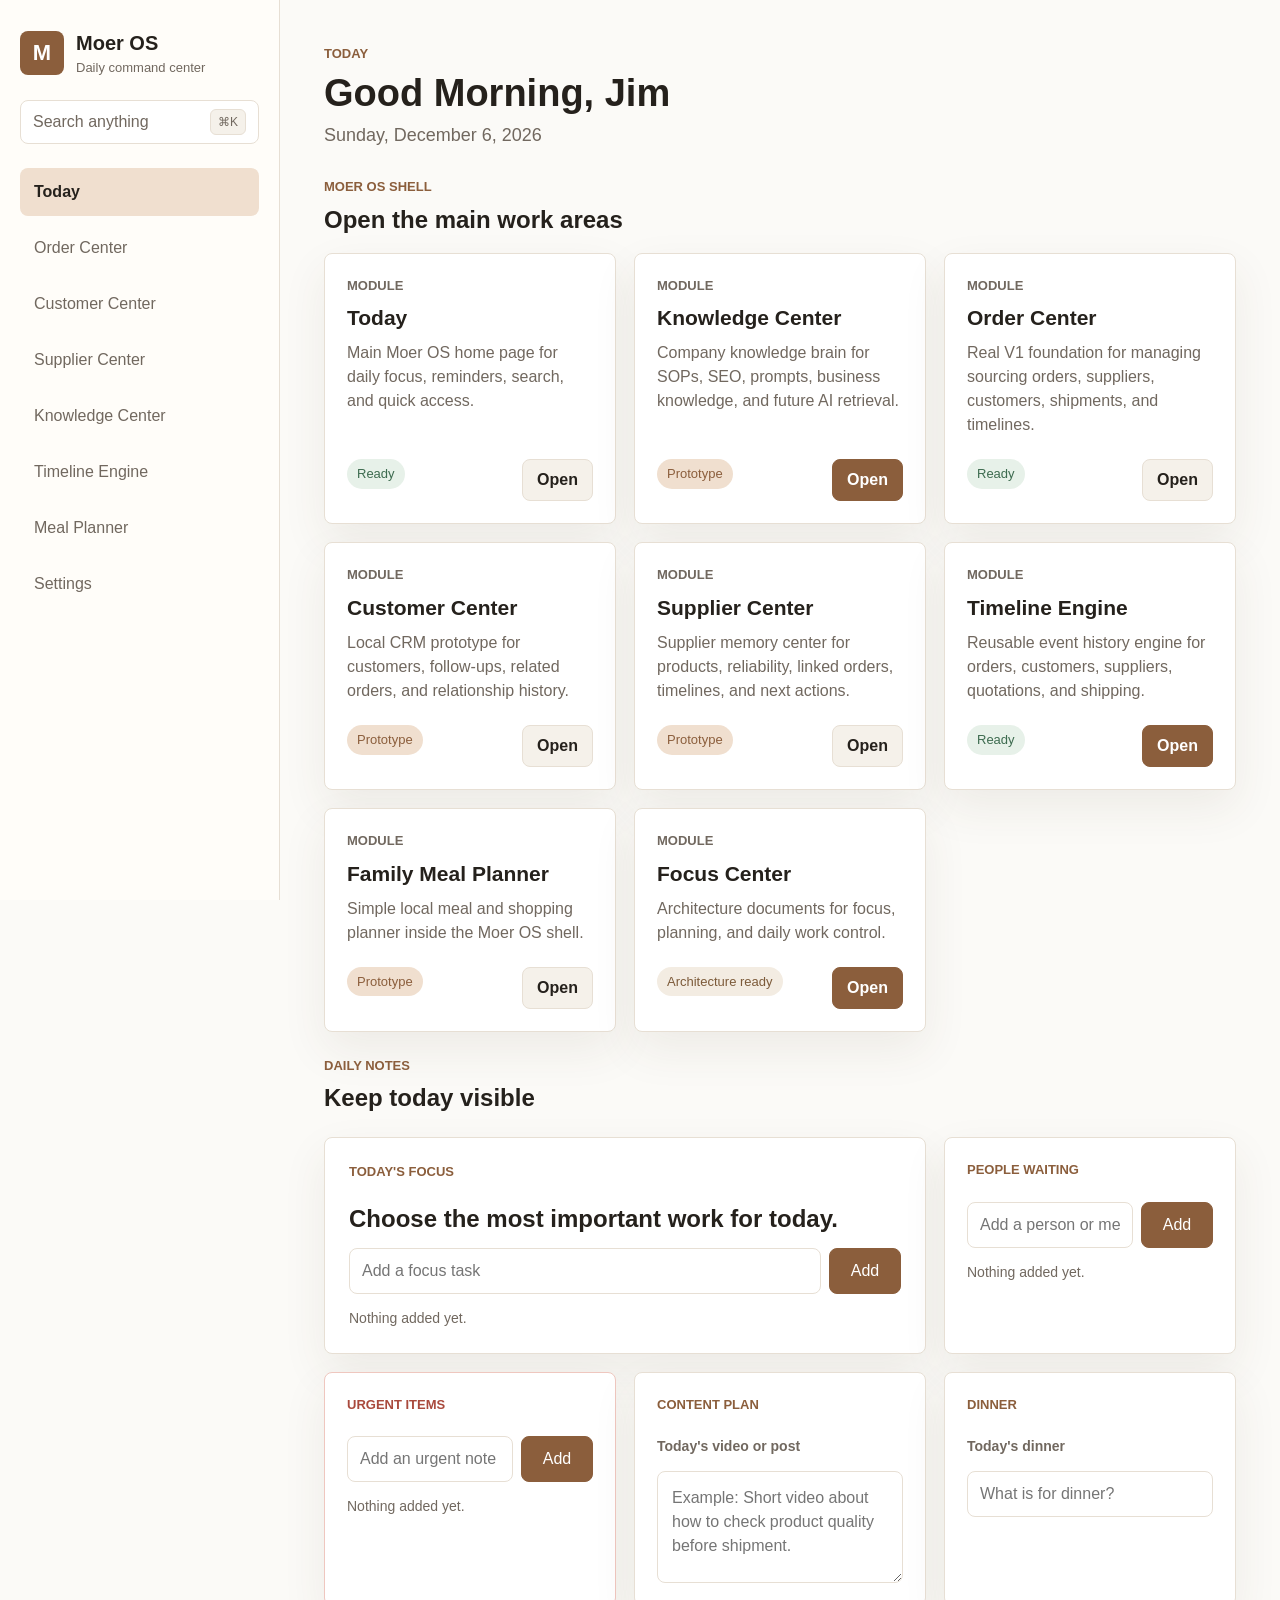
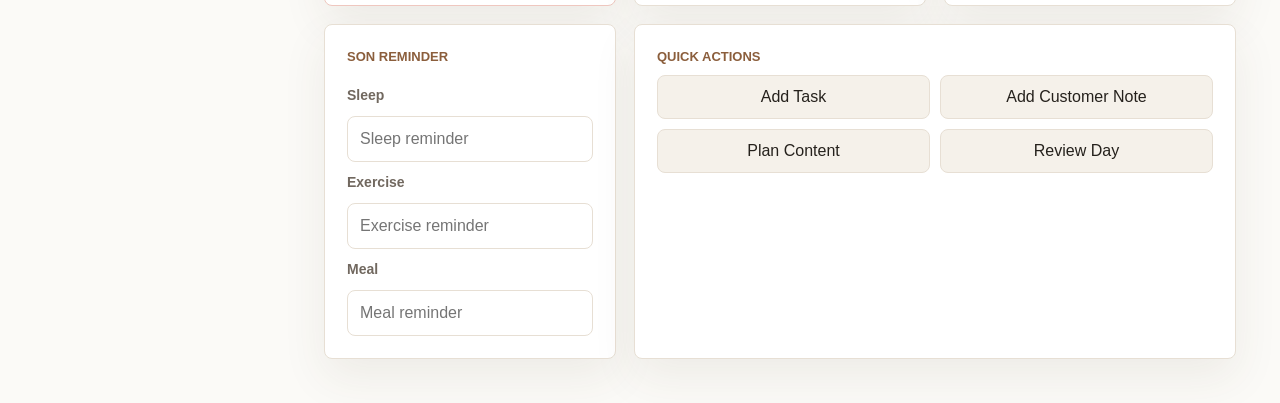
==== commit 97d9e86b: "Build Supplier Center V1" ====
--- a/03-Apps/Moer-OS-V1/index.html
+++ b/03-Apps/Moer-OS-V1/index.html
@@ -26,6 +26,7 @@
         <button class="nav-item active" data-page="today" type="button">Today</button>
         <button class="nav-item" data-page="order-center" type="button">Order Center</button>
         <button class="nav-item" data-page="customer-center" type="button">Customer Center</button>
+        <button class="nav-item" data-page="supplier-center" type="button">Supplier Center</button>
         <button class="nav-item" data-page="knowledge-center" type="button">Knowledge Center</button>
         <button class="nav-item" data-page="timeline-engine" type="button">Timeline Engine</button>
         <button class="nav-item" data-page="family-meal-planner" type="button">Meal Planner</button>
@@ -150,7 +151,8 @@
               </label>
               <label>
                 Supplier
-                <input id="orderSupplier" type="text" placeholder="Yiwu supplier name">
+                <input id="orderSupplier" type="text" placeholder="Yiwu supplier name" list="supplierOptions">
+                <datalist id="supplierOptions"></datalist>
               </label>
               <label>
                 Country
@@ -581,6 +583,220 @@
               <button class="open-link" type="submit">Add Event</button>
             </form>
             <div id="customerTimeline" class="customer-timeline"></div>
+          </section>
+        </div>
+      </section>
+
+      <section class="page" id="supplier-center">
+        <header class="page-header">
+          <p class="eyebrow">Supplier Center</p>
+          <h1>Supplier Memory Center</h1>
+          <p class="date-line">Track supplier reliability, product categories, linked orders, history, and next actions.</p>
+        </header>
+
+        <section class="supplier-dashboard" id="supplierDashboard"></section>
+
+        <div class="supplier-center-layout">
+          <section class="supplier-panel supplier-form-panel">
+            <div class="section-heading">
+              <p class="eyebrow">Create / Edit</p>
+              <h2 id="supplierFormTitle">New Supplier</h2>
+            </div>
+            <form id="supplierForm" class="supplier-form">
+              <input id="supplierId" type="hidden">
+              <label>
+                Supplier name
+                <input id="supplierName" type="text" placeholder="Yiwu Toy Supplier" required>
+              </label>
+              <label>
+                Contact person
+                <input id="supplierContactPerson" type="text" placeholder="Main contact">
+              </label>
+              <label>
+                Phone / WhatsApp
+                <input id="supplierPhone" type="text" placeholder="+86...">
+              </label>
+              <label>
+                WeChat
+                <input id="supplierWechat" type="text" placeholder="WeChat ID">
+              </label>
+              <label>
+                Email
+                <input id="supplierEmail" type="email" placeholder="supplier@example.com">
+              </label>
+              <label>
+                City
+                <input id="supplierCity" type="text" placeholder="Yiwu">
+              </label>
+              <label>
+                Market / Factory
+                <input id="supplierMarketFactory" type="text" placeholder="Yiwu Market District 1">
+              </label>
+              <label>
+                Product category
+                <input id="supplierProductCategory" type="text" placeholder="Toys, Stationery, Packaging">
+              </label>
+              <label class="full-field">
+                Main products
+                <input id="supplierMainProducts" type="text" placeholder="Educational toys, plush toys, small gifts">
+              </label>
+              <label>
+                Price level
+                <select id="supplierPriceLevel">
+                  <option>Low</option>
+                  <option>Medium</option>
+                  <option>High</option>
+                  <option>Premium</option>
+                </select>
+              </label>
+              <label>
+                Quality level
+                <select id="supplierQualityLevel">
+                  <option>Basic</option>
+                  <option>Standard</option>
+                  <option>Good</option>
+                  <option>Premium</option>
+                </select>
+              </label>
+              <label>
+                Delivery speed
+                <select id="supplierDeliverySpeed">
+                  <option>Slow</option>
+                  <option>Normal</option>
+                  <option>Fast</option>
+                  <option>Very Fast</option>
+                </select>
+              </label>
+              <label>
+                Reliability rating
+                <select id="supplierReliabilityRating">
+                  <option>Unknown</option>
+                  <option>Reliable</option>
+                  <option>Needs Follow-up</option>
+                  <option>Risky</option>
+                </select>
+              </label>
+              <label>
+                Status
+                <select id="supplierStatus">
+                  <option>New</option>
+                  <option>Active</option>
+                  <option>Preferred</option>
+                  <option>Backup</option>
+                  <option>Paused</option>
+                </select>
+              </label>
+              <label>
+                Priority
+                <select id="supplierPriority">
+                  <option>Normal</option>
+                  <option>High</option>
+                  <option>Urgent</option>
+                  <option>Low</option>
+                </select>
+              </label>
+              <label class="full-field">
+                Next action
+                <input id="supplierNextAction" type="text" placeholder="Ask for updated quotation">
+              </label>
+              <label class="full-field">
+                Notes
+                <textarea id="supplierNotes" placeholder="Reliability, pricing, communication, quality, delivery, and risk notes"></textarea>
+              </label>
+              <div class="supplier-form-actions">
+                <button class="open-link" type="submit">Save Supplier</button>
+                <button class="open-link secondary" id="resetSupplierForm" type="button">New Blank Supplier</button>
+              </div>
+            </form>
+          </section>
+
+          <section class="supplier-panel">
+            <div class="section-heading">
+              <p class="eyebrow">Suppliers</p>
+              <h2>Supplier List</h2>
+            </div>
+            <div class="supplier-filter-grid">
+              <input id="supplierSearchInput" type="search" placeholder="Search suppliers">
+              <select id="supplierCategoryFilter">
+                <option value="">All categories</option>
+              </select>
+              <select id="supplierCityFilter">
+                <option value="">All cities</option>
+              </select>
+              <select id="supplierReliabilityFilter">
+                <option value="">All reliability</option>
+              </select>
+              <select id="supplierStatusFilter">
+                <option value="">All status</option>
+              </select>
+              <select id="supplierPriorityFilter">
+                <option value="">All priority</option>
+              </select>
+            </div>
+            <div class="supplier-list" id="supplierList"></div>
+          </section>
+
+          <section class="supplier-panel supplier-detail-panel">
+            <div class="section-heading">
+              <p class="eyebrow">Detail</p>
+              <h2 id="supplierDetailTitle">Select a supplier</h2>
+            </div>
+            <div id="supplierDetail" class="supplier-detail">
+              <p class="empty-state">Choose a supplier to view details, orders, and timeline.</p>
+            </div>
+            <div id="supplierRelatedOrders" class="related-orders"></div>
+            <form id="supplierTimelineForm" class="supplier-sub-form hidden">
+              <input id="supplierTimelineSupplierId" type="hidden">
+              <p class="card-label">Add Supplier Timeline Event</p>
+              <label>
+                Date
+                <input id="supplierTimelineDate" type="date">
+              </label>
+              <label>
+                Event type
+                <select id="supplierTimelineEventType">
+                  <option>First contact</option>
+                  <option>Quotation received</option>
+                  <option>Sample requested</option>
+                  <option>Sample approved</option>
+                  <option>Production started</option>
+                  <option>Delay</option>
+                  <option>Quality issue</option>
+                  <option>Inspection passed</option>
+                  <option>Payment made</option>
+                  <option>Shipment update</option>
+                  <option>Note</option>
+                </select>
+              </label>
+              <label>
+                Title
+                <input id="supplierTimelineTitle" type="text" placeholder="Quotation received">
+              </label>
+              <label>
+                Related order ID
+                <input id="supplierTimelineOrderId" type="text" placeholder="MOER-2026-001">
+              </label>
+              <label class="full-field">
+                Description
+                <textarea id="supplierTimelineDescription" placeholder="What happened with this supplier?"></textarea>
+              </label>
+              <label>
+                Status
+                <select id="supplierTimelineStatus">
+                  <option>Open</option>
+                  <option>Waiting</option>
+                  <option>Done</option>
+                  <option>Important</option>
+                  <option>Risk</option>
+                </select>
+              </label>
+              <label>
+                Next action
+                <input id="supplierTimelineNextAction" type="text" placeholder="Follow up quotation">
+              </label>
+              <button class="open-link" type="submit">Add Event</button>
+            </form>
+            <div id="supplierTimeline" class="supplier-timeline"></div>
           </section>
         </div>
       </section>
@@ -676,6 +892,7 @@
       <button class="bottom-item active" data-page="today" type="button">Today</button>
       <button class="bottom-item" data-page="order-center" type="button">Orders</button>
       <button class="bottom-item" data-page="customer-center" type="button">Customers</button>
+      <button class="bottom-item" data-page="supplier-center" type="button">Suppliers</button>
       <button class="bottom-item" data-page="knowledge-center" type="button">Knowledge</button>
       <button class="bottom-item" data-page="timeline-engine" type="button">Timeline</button>
       <button class="bottom-item" data-page="family-meal-planner" type="button">Meals</button>
--- a/03-Apps/Moer-OS-V1/styles.css
+++ b/03-Apps/Moer-OS-V1/styles.css
@@ -558,7 +558,8 @@
   margin-bottom: 18px;
 }
 
-.customer-dashboard {
+.customer-dashboard,
+.supplier-dashboard {
   display: grid;
   grid-template-columns: repeat(5, minmax(0, 1fr));
   gap: 12px;
@@ -591,7 +592,8 @@
 }
 
 .order-center-layout,
-.customer-center-layout {
+.customer-center-layout,
+.supplier-center-layout {
   display: grid;
   grid-template-columns: minmax(300px, 0.9fr) minmax(280px, 0.8fr) minmax(340px, 1fr);
   gap: 18px;
@@ -599,7 +601,8 @@
 }
 
 .order-panel,
-.customer-panel {
+.customer-panel,
+.supplier-panel {
   padding: 22px;
   border: 1px solid var(--line);
   border-radius: 8px;
@@ -608,7 +611,8 @@
 }
 
 .order-form,
-.customer-form {
+.customer-form,
+.supplier-form {
   display: grid;
   grid-template-columns: repeat(2, minmax(0, 1fr));
   gap: 14px;
@@ -617,7 +621,9 @@
 .order-form label,
 .order-panel label,
 .customer-form label,
-.customer-panel label {
+.customer-panel label,
+.supplier-form label,
+.supplier-panel label {
   display: grid;
   gap: 7px;
   color: var(--muted);
@@ -627,12 +633,14 @@
 
 .full-field,
 .order-form-actions,
-.customer-form-actions {
+.customer-form-actions,
+.supplier-form-actions {
   grid-column: 1 / -1;
 }
 
 .order-form-actions,
-.customer-form-actions {
+.customer-form-actions,
+.supplier-form-actions {
   display: flex;
   gap: 10px;
   flex-wrap: wrap;
@@ -640,8 +648,10 @@
 
 .order-list,
 .customer-list,
+.supplier-list,
 .related-orders,
-.customer-timeline {
+.customer-timeline,
+.supplier-timeline {
   display: grid;
   gap: 10px;
 }
@@ -653,7 +663,8 @@
   margin-bottom: 14px;
 }
 
-.customer-filter-grid {
+.customer-filter-grid,
+.supplier-filter-grid {
   display: grid;
   grid-template-columns: 1fr;
   gap: 10px;
@@ -699,6 +710,7 @@
 
 .order-list-card,
 .customer-list-card,
+.supplier-list-card,
 .related-order-card {
   width: 100%;
   padding: 14px;
@@ -715,6 +727,9 @@
 .customer-list-card:hover,
 .customer-list-card:focus,
 .customer-list-card.active,
+.supplier-list-card:hover,
+.supplier-list-card:focus,
+.supplier-list-card.active,
 .related-order-card:hover,
 .related-order-card:focus {
   border-color: var(--accent);
@@ -723,6 +738,7 @@
 
 .order-list-card h3,
 .customer-list-card h3,
+.supplier-list-card h3,
 .related-order-card strong {
   margin: 0 0 6px;
   font-size: 18px;
@@ -730,6 +746,7 @@
 
 .order-list-card p,
 .customer-list-card p,
+.supplier-list-card p,
 .related-order-card p {
   margin: 0;
   color: var(--muted);
@@ -771,7 +788,8 @@
 }
 
 .order-detail,
-.customer-detail {
+.customer-detail,
+.supplier-detail {
   display: grid;
   gap: 14px;
 }
@@ -855,7 +873,8 @@
 }
 
 .order-timeline,
-.customer-timeline {
+.customer-timeline,
+.supplier-timeline {
   display: grid;
   gap: 10px;
   margin-top: 18px;
@@ -872,7 +891,8 @@
   background: var(--surface-soft);
 }
 
-.customer-sub-form {
+.customer-sub-form,
+.supplier-sub-form {
   display: grid;
   grid-template-columns: repeat(2, minmax(0, 1fr));
   gap: 12px;
@@ -884,7 +904,9 @@
 }
 
 .customer-sub-form .card-label,
-.customer-sub-form button {
+.customer-sub-form button,
+.supplier-sub-form .card-label,
+.supplier-sub-form button {
   grid-column: 1 / -1;
 }
 
@@ -1139,12 +1161,14 @@
 
   .dashboard-grid,
   .card-grid,
-  .module-grid,
-  .order-dashboard,
-  .customer-dashboard,
-  .order-center-layout,
-  .customer-center-layout,
-  .customer-followup-grid {
+    .module-grid,
+    .order-dashboard,
+    .customer-dashboard,
+    .supplier-dashboard,
+    .order-center-layout,
+    .customer-center-layout,
+    .supplier-center-layout,
+    .customer-followup-grid {
     grid-template-columns: repeat(2, minmax(0, 1fr));
   }
 
@@ -1160,7 +1184,7 @@
     bottom: 0;
     z-index: 10;
     display: grid;
-    grid-template-columns: repeat(7, 1fr);
+    grid-template-columns: repeat(8, 1fr);
     gap: 4px;
     padding: 8px;
     background: rgba(255, 253, 249, 0.96);
@@ -1208,15 +1232,19 @@
   .module-grid,
   .order-dashboard,
   .customer-dashboard,
+  .supplier-dashboard,
   .order-center-layout,
   .customer-center-layout,
+  .supplier-center-layout,
   .customer-followup-grid,
   .order-form,
   .customer-form,
+  .supplier-form,
   .order-detail-grid,
   .status-progress,
   .timeline-form,
-  .customer-sub-form {
+  .customer-sub-form,
+  .supplier-sub-form {
     grid-template-columns: 1fr;
   }
 
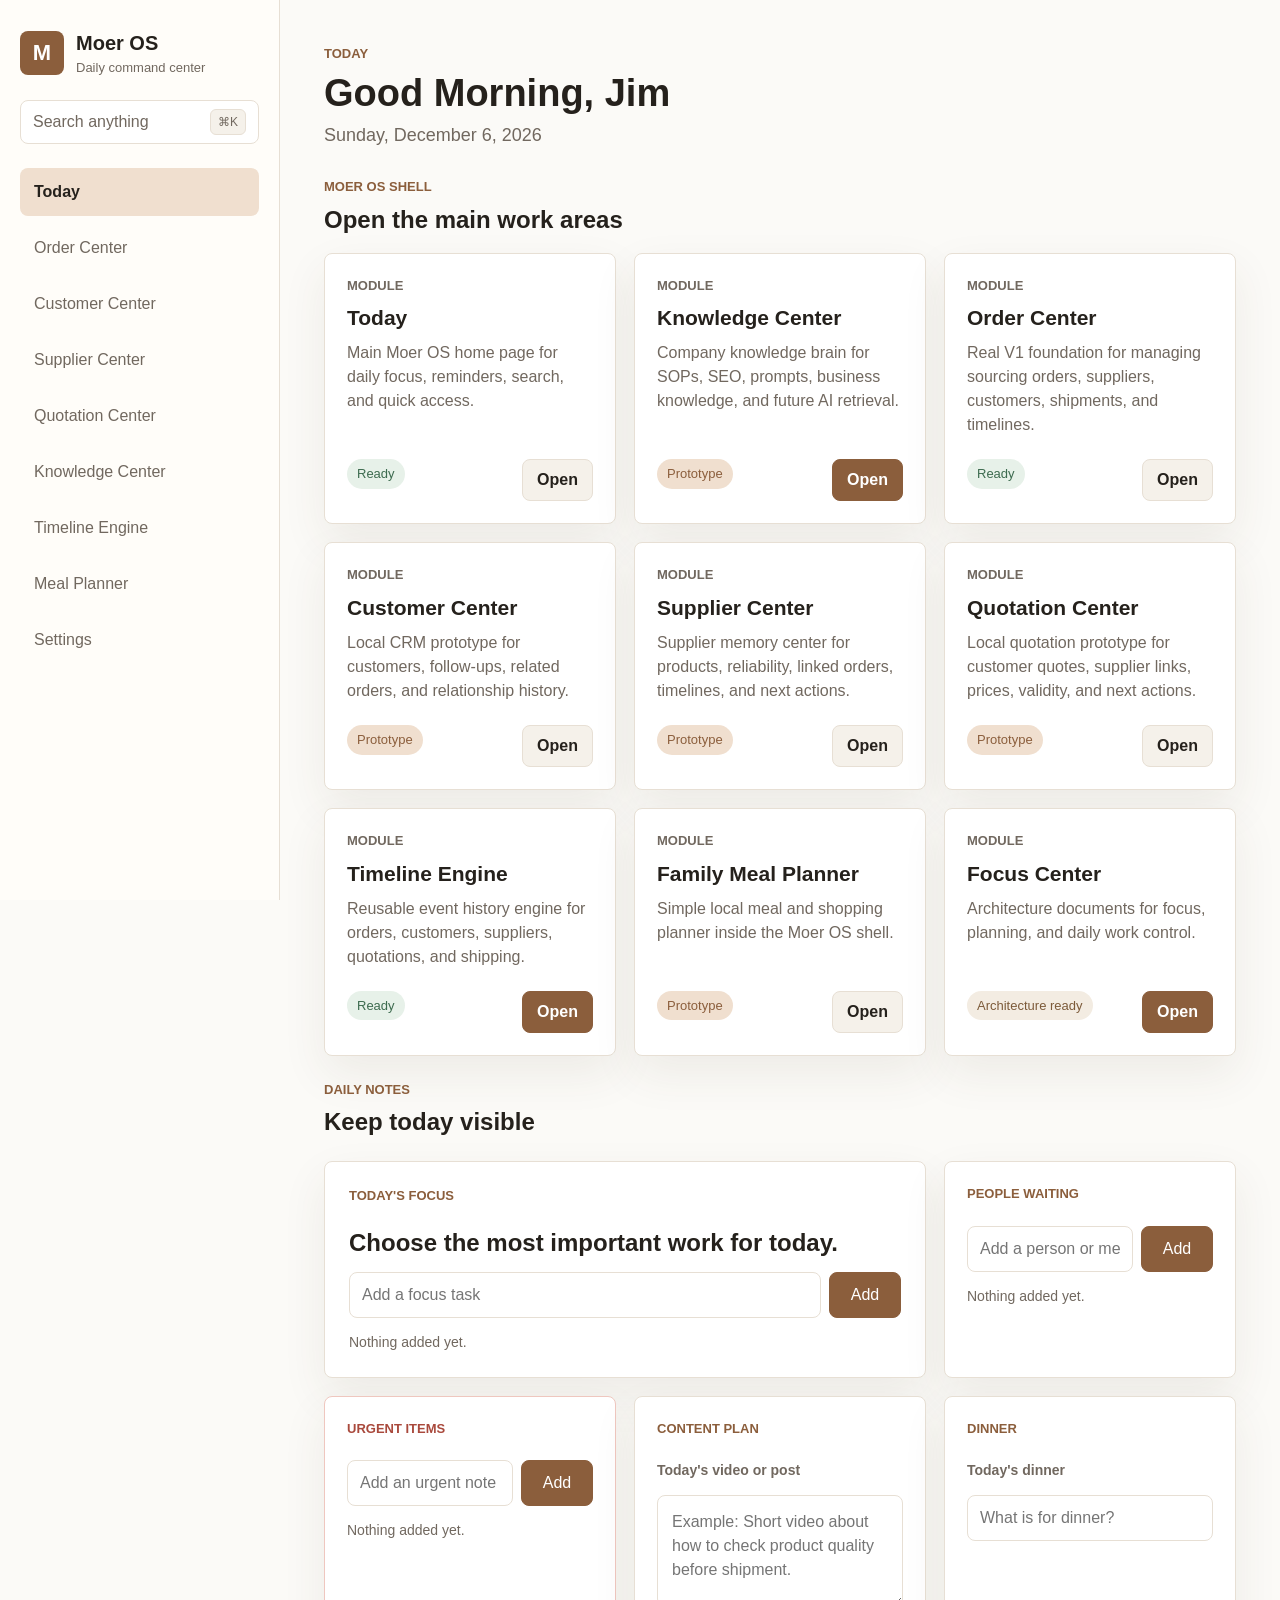
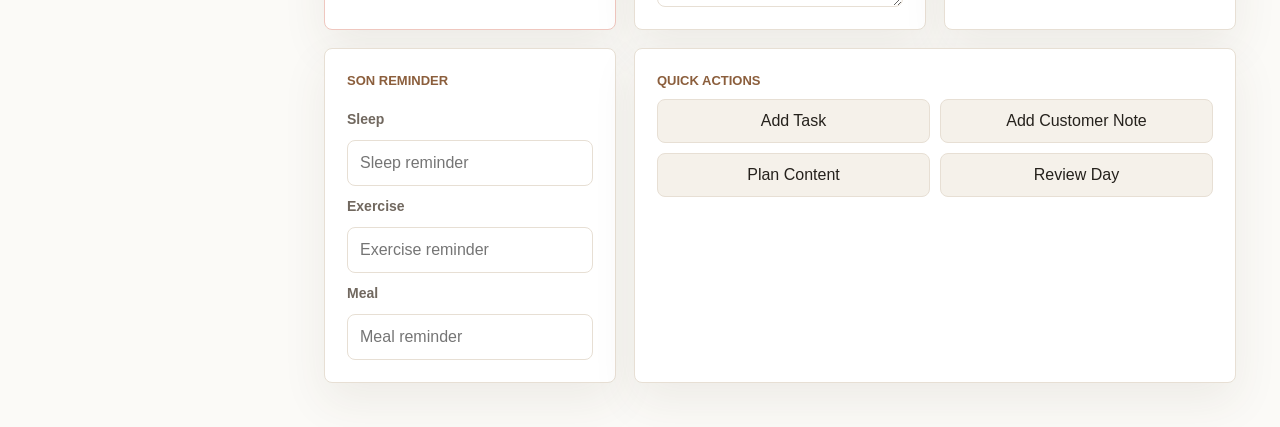
==== commit 56da2089: "Build Quotation Center V1" ====
--- a/03-Apps/Moer-OS-V1/index.html
+++ b/03-Apps/Moer-OS-V1/index.html
@@ -27,6 +27,7 @@
         <button class="nav-item" data-page="order-center" type="button">Order Center</button>
         <button class="nav-item" data-page="customer-center" type="button">Customer Center</button>
         <button class="nav-item" data-page="supplier-center" type="button">Supplier Center</button>
+        <button class="nav-item" data-page="quotation-center" type="button">Quotation Center</button>
         <button class="nav-item" data-page="knowledge-center" type="button">Knowledge Center</button>
         <button class="nav-item" data-page="timeline-engine" type="button">Timeline Engine</button>
         <button class="nav-item" data-page="family-meal-planner" type="button">Meal Planner</button>
@@ -797,6 +798,126 @@
               <button class="open-link" type="submit">Add Event</button>
             </form>
             <div id="supplierTimeline" class="supplier-timeline"></div>
+          </section>
+        </div>
+      </section>
+
+      <section class="page" id="quotation-center">
+        <header class="page-header">
+          <p class="eyebrow">Quotation Center</p>
+          <h1>Quotation Center V1</h1>
+          <p class="date-line">Create, track, and remember customer quotations before they become orders.</p>
+        </header>
+
+        <section class="quotation-dashboard" id="quotationDashboard"></section>
+
+        <div class="quotation-center-layout">
+          <section class="quotation-panel quotation-form-panel">
+            <div class="section-heading">
+              <p class="eyebrow">Create / Edit</p>
+              <h2 id="quotationFormTitle">New Quotation</h2>
+            </div>
+            <form id="quotationForm" class="quotation-form">
+              <input id="quotationId" type="hidden">
+              <label>
+                Quotation ID
+                <input id="quotationCode" type="text" placeholder="QT-2026-001" required>
+              </label>
+              <label>
+                Customer
+                <select id="quotationCustomer" required></select>
+              </label>
+              <label>
+                Country
+                <input id="quotationCountry" type="text" placeholder="Trinidad and Tobago">
+              </label>
+              <label>
+                Supplier
+                <input id="quotationSupplier" type="text" placeholder="Supplier name" list="supplierOptions">
+              </label>
+              <label class="full-field">
+                Product summary
+                <textarea id="quotationProductSummary" placeholder="Products, categories, or SKU group"></textarea>
+              </label>
+              <label>
+                Quantity
+                <input id="quotationQuantity" type="text" placeholder="8,000 pcs / 1x40HQ">
+              </label>
+              <label>
+                Unit price
+                <input id="quotationUnitPrice" type="text" placeholder="0.78 average">
+              </label>
+              <label>
+                Total amount
+                <input id="quotationTotalAmount" type="text" placeholder="6200">
+              </label>
+              <label>
+                Currency
+                <select id="quotationCurrency">
+                  <option>USD</option>
+                  <option>CNY</option>
+                  <option>EUR</option>
+                  <option>GBP</option>
+                </select>
+              </label>
+              <label>
+                Status
+                <select id="quotationStatus">
+                  <option>Draft</option>
+                  <option>Sent</option>
+                  <option>Waiting Customer</option>
+                  <option>Approved</option>
+                  <option>Rejected</option>
+                  <option>Expired</option>
+                </select>
+              </label>
+              <label>
+                Valid until
+                <input id="quotationValidUntil" type="date">
+              </label>
+              <label class="full-field">
+                Next action
+                <input id="quotationNextAction" type="text" placeholder="Follow up customer confirmation">
+              </label>
+              <label class="full-field">
+                Notes
+                <textarea id="quotationNotes" placeholder="Price notes, supplier remarks, customer expectation, and risks"></textarea>
+              </label>
+              <div class="quotation-form-actions">
+                <button class="open-link" type="submit">Save Quotation</button>
+                <button class="open-link secondary" id="resetQuotationForm" type="button">New Blank Quotation</button>
+              </div>
+            </form>
+          </section>
+
+          <section class="quotation-panel">
+            <div class="section-heading">
+              <p class="eyebrow">Quotations</p>
+              <h2>Quotation List</h2>
+            </div>
+            <div class="quotation-filter-grid">
+              <input id="quotationSearchInput" type="search" placeholder="Search quotations">
+              <select id="quotationStatusFilter">
+                <option value="">All status</option>
+              </select>
+              <select id="quotationCustomerFilter">
+                <option value="">All customers</option>
+              </select>
+              <select id="quotationSupplierFilter">
+                <option value="">All suppliers</option>
+              </select>
+            </div>
+            <div class="quotation-list" id="quotationList"></div>
+          </section>
+
+          <section class="quotation-panel quotation-detail-panel">
+            <div class="section-heading">
+              <p class="eyebrow">Detail</p>
+              <h2 id="quotationDetailTitle">Select a quotation</h2>
+            </div>
+            <div id="quotationDetail" class="quotation-detail">
+              <p class="empty-state">Choose a quotation to view details, customer, supplier, and notes.</p>
+            </div>
           </section>
         </div>
       </section>
@@ -893,6 +1014,7 @@
       <button class="bottom-item" data-page="order-center" type="button">Orders</button>
       <button class="bottom-item" data-page="customer-center" type="button">Customers</button>
       <button class="bottom-item" data-page="supplier-center" type="button">Suppliers</button>
+      <button class="bottom-item" data-page="quotation-center" type="button">Quotes</button>
       <button class="bottom-item" data-page="knowledge-center" type="button">Knowledge</button>
       <button class="bottom-item" data-page="timeline-engine" type="button">Timeline</button>
       <button class="bottom-item" data-page="family-meal-planner" type="button">Meals</button>
--- a/03-Apps/Moer-OS-V1/styles.css
+++ b/03-Apps/Moer-OS-V1/styles.css
@@ -559,7 +559,8 @@
 }
 
 .customer-dashboard,
-.supplier-dashboard {
+.supplier-dashboard,
+.quotation-dashboard {
   display: grid;
   grid-template-columns: repeat(5, minmax(0, 1fr));
   gap: 12px;
@@ -593,7 +594,8 @@
 
 .order-center-layout,
 .customer-center-layout,
-.supplier-center-layout {
+.supplier-center-layout,
+.quotation-center-layout {
   display: grid;
   grid-template-columns: minmax(300px, 0.9fr) minmax(280px, 0.8fr) minmax(340px, 1fr);
   gap: 18px;
@@ -602,7 +604,8 @@
 
 .order-panel,
 .customer-panel,
-.supplier-panel {
+.supplier-panel,
+.quotation-panel {
   padding: 22px;
   border: 1px solid var(--line);
   border-radius: 8px;
@@ -612,7 +615,8 @@
 
 .order-form,
 .customer-form,
-.supplier-form {
+.supplier-form,
+.quotation-form {
   display: grid;
   grid-template-columns: repeat(2, minmax(0, 1fr));
   gap: 14px;
@@ -623,7 +627,9 @@
 .customer-form label,
 .customer-panel label,
 .supplier-form label,
-.supplier-panel label {
+.supplier-panel label,
+.quotation-form label,
+.quotation-panel label {
   display: grid;
   gap: 7px;
   color: var(--muted);
@@ -634,13 +640,15 @@
 .full-field,
 .order-form-actions,
 .customer-form-actions,
-.supplier-form-actions {
+.supplier-form-actions,
+.quotation-form-actions {
   grid-column: 1 / -1;
 }
 
 .order-form-actions,
 .customer-form-actions,
-.supplier-form-actions {
+.supplier-form-actions,
+.quotation-form-actions {
   display: flex;
   gap: 10px;
   flex-wrap: wrap;
@@ -649,6 +657,7 @@
 .order-list,
 .customer-list,
 .supplier-list,
+.quotation-list,
 .related-orders,
 .customer-timeline,
 .supplier-timeline {
@@ -664,7 +673,8 @@
 }
 
 .customer-filter-grid,
-.supplier-filter-grid {
+.supplier-filter-grid,
+.quotation-filter-grid {
   display: grid;
   grid-template-columns: 1fr;
   gap: 10px;
@@ -711,6 +721,7 @@
 .order-list-card,
 .customer-list-card,
 .supplier-list-card,
+.quotation-list-card,
 .related-order-card {
   width: 100%;
   padding: 14px;
@@ -730,6 +741,9 @@
 .supplier-list-card:hover,
 .supplier-list-card:focus,
 .supplier-list-card.active,
+.quotation-list-card:hover,
+.quotation-list-card:focus,
+.quotation-list-card.active,
 .related-order-card:hover,
 .related-order-card:focus {
   border-color: var(--accent);
@@ -739,6 +753,7 @@
 .order-list-card h3,
 .customer-list-card h3,
 .supplier-list-card h3,
+.quotation-list-card h3,
 .related-order-card strong {
   margin: 0 0 6px;
   font-size: 18px;
@@ -747,6 +762,7 @@
 .order-list-card p,
 .customer-list-card p,
 .supplier-list-card p,
+.quotation-list-card p,
 .related-order-card p {
   margin: 0;
   color: var(--muted);
@@ -789,7 +805,8 @@
 
 .order-detail,
 .customer-detail,
-.supplier-detail {
+.supplier-detail,
+.quotation-detail {
   display: grid;
   gap: 14px;
 }
@@ -1165,15 +1182,18 @@
     .order-dashboard,
     .customer-dashboard,
     .supplier-dashboard,
+    .quotation-dashboard,
     .order-center-layout,
     .customer-center-layout,
     .supplier-center-layout,
+    .quotation-center-layout,
     .customer-followup-grid {
     grid-template-columns: repeat(2, minmax(0, 1fr));
   }
 
   .order-detail-panel,
-  .customer-detail-panel {
+  .customer-detail-panel,
+  .quotation-detail-panel {
     grid-column: 1 / -1;
   }
 
@@ -1184,7 +1204,7 @@
     bottom: 0;
     z-index: 10;
     display: grid;
-    grid-template-columns: repeat(8, 1fr);
+    grid-template-columns: repeat(9, 1fr);
     gap: 4px;
     padding: 8px;
     background: rgba(255, 253, 249, 0.96);
@@ -1233,13 +1253,16 @@
   .order-dashboard,
   .customer-dashboard,
   .supplier-dashboard,
+  .quotation-dashboard,
   .order-center-layout,
   .customer-center-layout,
   .supplier-center-layout,
+  .quotation-center-layout,
   .customer-followup-grid,
   .order-form,
   .customer-form,
   .supplier-form,
+  .quotation-form,
   .order-detail-grid,
   .status-progress,
   .timeline-form,
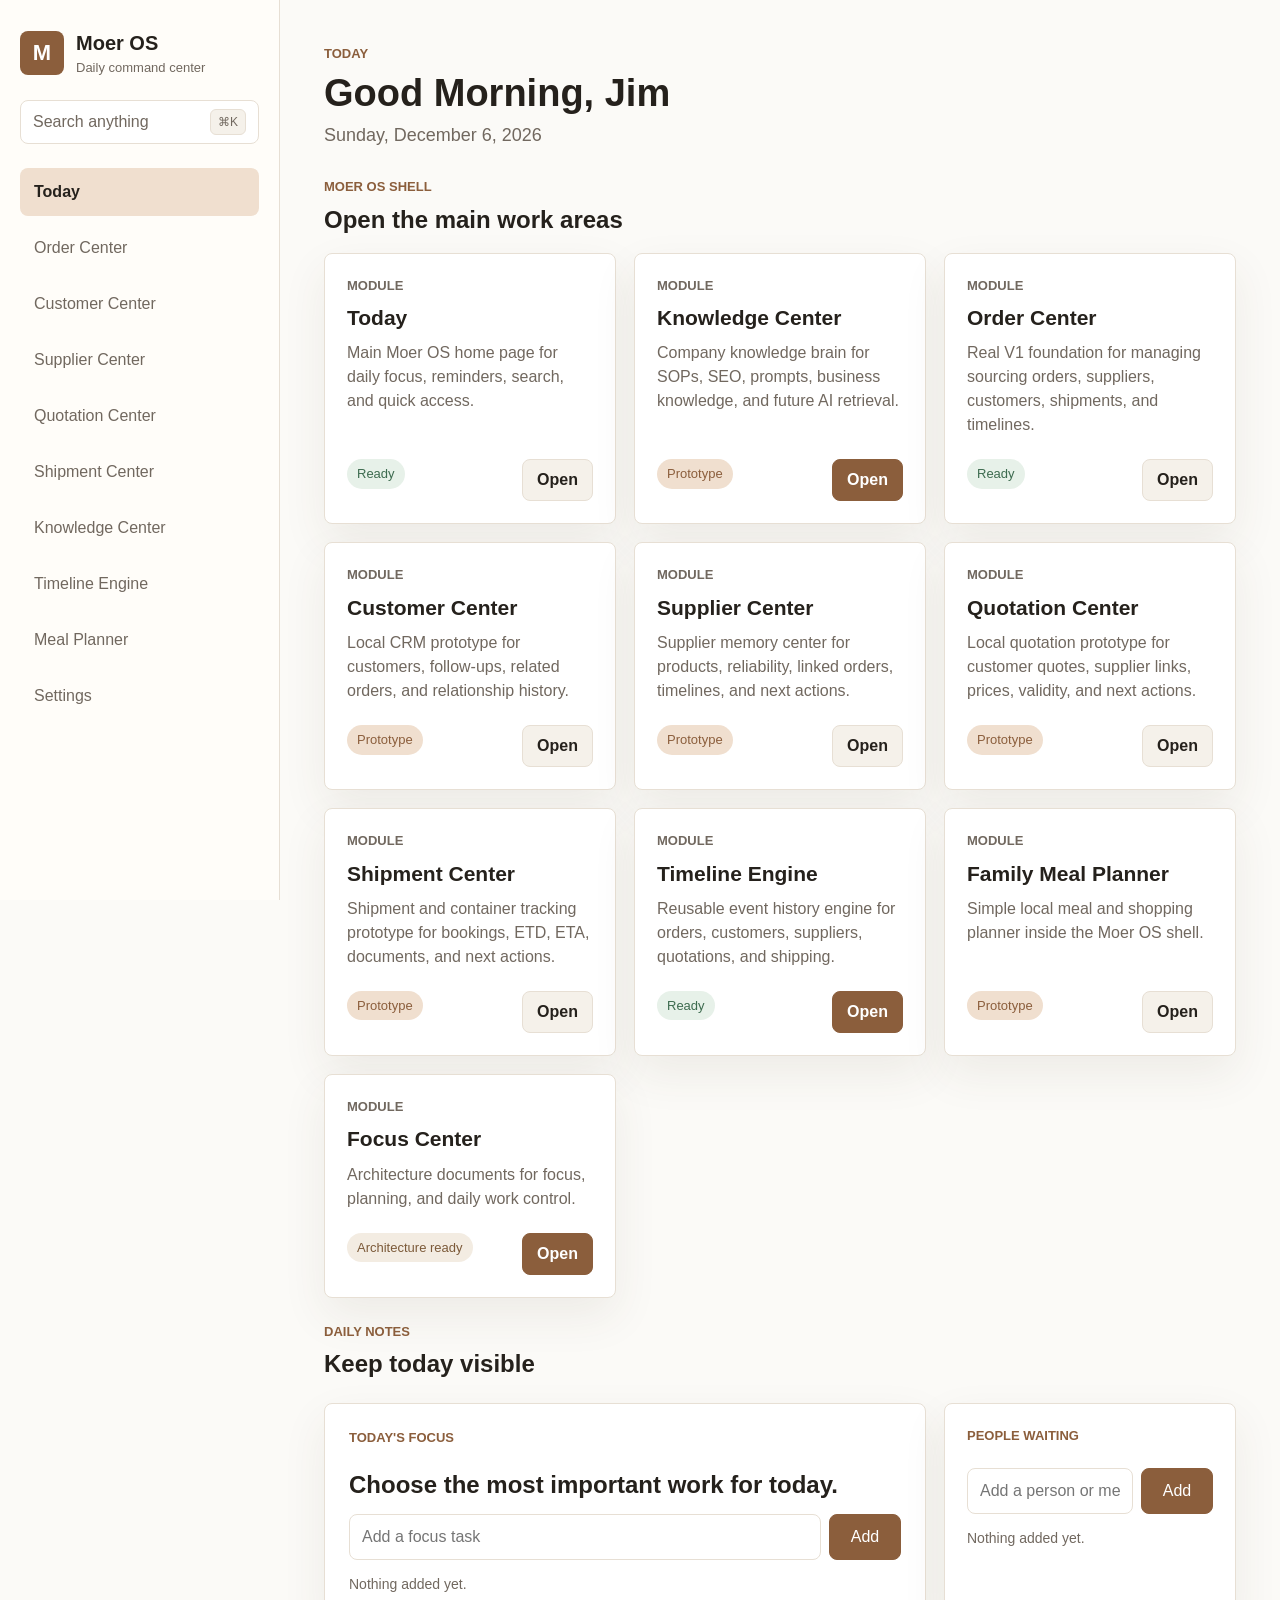
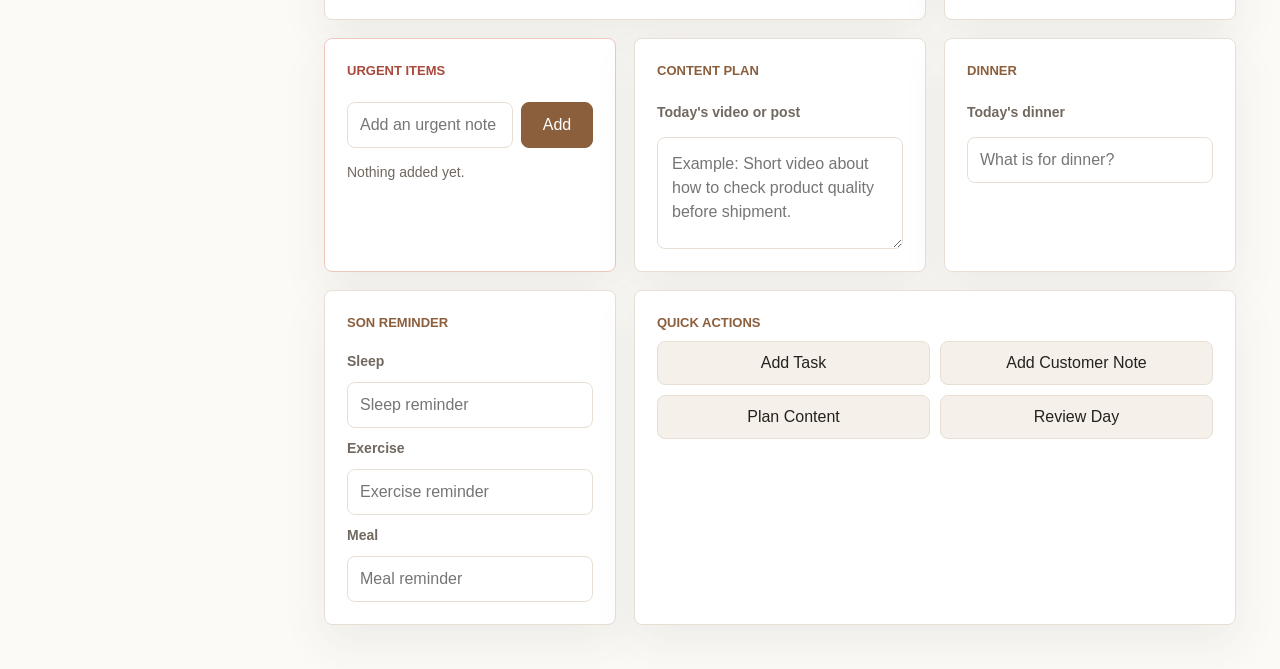
==== commit 2f37d990: "Build Shipment Center V1" ====
--- a/03-Apps/Moer-OS-V1/index.html
+++ b/03-Apps/Moer-OS-V1/index.html
@@ -28,6 +28,7 @@
         <button class="nav-item" data-page="customer-center" type="button">Customer Center</button>
         <button class="nav-item" data-page="supplier-center" type="button">Supplier Center</button>
         <button class="nav-item" data-page="quotation-center" type="button">Quotation Center</button>
+        <button class="nav-item" data-page="shipment-center" type="button">Shipment Center</button>
         <button class="nav-item" data-page="knowledge-center" type="button">Knowledge Center</button>
         <button class="nav-item" data-page="timeline-engine" type="button">Timeline Engine</button>
         <button class="nav-item" data-page="family-meal-planner" type="button">Meal Planner</button>
@@ -918,6 +919,164 @@
             <div id="quotationDetail" class="quotation-detail">
               <p class="empty-state">Choose a quotation to view details, customer, supplier, and notes.</p>
             </div>
+          </section>
+        </div>
+      </section>
+
+      <section class="page" id="shipment-center">
+        <header class="page-header">
+          <p class="eyebrow">Shipment Center</p>
+          <h1>Shipment Center V1</h1>
+          <p class="date-line">Track containers, forwarders, ETD, ETA, shipment status, and document readiness.</p>
+        </header>
+
+        <section class="shipment-dashboard" id="shipmentDashboard"></section>
+
+        <div class="shipment-center-layout">
+          <section class="shipment-panel shipment-form-panel">
+            <div class="section-heading">
+              <p class="eyebrow">Create / Edit</p>
+              <h2 id="shipmentFormTitle">New Shipment</h2>
+            </div>
+            <form id="shipmentForm" class="shipment-form">
+              <input id="shipmentId" type="hidden">
+              <label>
+                Shipment ID
+                <input id="shipmentCode" type="text" placeholder="SHP-2026-001" required>
+              </label>
+              <label>
+                Customer
+                <select id="shipmentCustomer" required></select>
+              </label>
+              <label>
+                Country
+                <input id="shipmentCountry" type="text" placeholder="Trinidad and Tobago">
+              </label>
+              <label>
+                Related order
+                <select id="shipmentRelatedOrder"></select>
+              </label>
+              <label>
+                Forwarder
+                <input id="shipmentForwarder" type="text" placeholder="Forwarder name">
+              </label>
+              <label>
+                Container type
+                <input id="shipmentContainerType" type="text" placeholder="20GP / 40HQ / LCL">
+              </label>
+              <label>
+                Container number
+                <input id="shipmentContainerNumber" type="text" placeholder="MSCU1234567">
+              </label>
+              <label>
+                POL
+                <input id="shipmentPol" type="text" placeholder="Ningbo">
+              </label>
+              <label>
+                POD
+                <input id="shipmentPod" type="text" placeholder="Port of Spain">
+              </label>
+              <label>
+                ETD
+                <input id="shipmentEtd" type="date">
+              </label>
+              <label>
+                ETA
+                <input id="shipmentEta" type="date">
+              </label>
+              <label>
+                Vessel
+                <input id="shipmentVessel" type="text" placeholder="Vessel name">
+              </label>
+              <label>
+                Status
+                <select id="shipmentStatus">
+                  <option>Preparing</option>
+                  <option>Booked</option>
+                  <option>In Transit</option>
+                  <option>Arrived</option>
+                  <option>Delivered</option>
+                  <option>Delayed</option>
+                  <option>On Hold</option>
+                </select>
+              </label>
+              <label>
+                Documents status
+                <select id="shipmentDocumentsStatus">
+                  <option>Not Started</option>
+                  <option>Pending</option>
+                  <option>Partial</option>
+                  <option>Ready</option>
+                  <option>Sent</option>
+                </select>
+              </label>
+              <fieldset class="shipment-documents-field full-field">
+                <legend>Documents checklist</legend>
+                <label>
+                  <input id="shipmentDocCommercialInvoice" type="checkbox">
+                  Commercial Invoice
+                </label>
+                <label>
+                  <input id="shipmentDocPackingList" type="checkbox">
+                  Packing List
+                </label>
+                <label>
+                  <input id="shipmentDocBillOfLading" type="checkbox">
+                  Bill of Lading
+                </label>
+                <label>
+                  <input id="shipmentDocCertificateOrigin" type="checkbox">
+                  Certificate of Origin
+                </label>
+                <label>
+                  <input id="shipmentDocOther" type="checkbox">
+                  Other documents
+                </label>
+              </fieldset>
+              <label class="full-field">
+                Next action
+                <input id="shipmentNextAction" type="text" placeholder="Confirm booking or send documents">
+              </label>
+              <label class="full-field">
+                Notes
+                <textarea id="shipmentNotes" placeholder="Forwarder notes, document reminders, container loading, or customer updates"></textarea>
+              </label>
+              <div class="shipment-form-actions">
+                <button class="open-link" type="submit">Save Shipment</button>
+                <button class="open-link secondary" id="resetShipmentForm" type="button">New Blank Shipment</button>
+              </div>
+            </form>
+          </section>
+
+          <section class="shipment-panel">
+            <div class="section-heading">
+              <p class="eyebrow">Shipments</p>
+              <h2>Shipment List</h2>
+            </div>
+            <div class="shipment-filter-grid">
+              <input id="shipmentSearchInput" type="search" placeholder="Search shipments">
+              <select id="shipmentStatusFilter">
+                <option value="">All status</option>
+              </select>
+              <select id="shipmentCustomerFilter">
+                <option value="">All customers</option>
+              </select>
+              <select id="shipmentDocumentsFilter">
+                <option value="">All documents</option>
+              </select>
+            </div>
+            <div class="shipment-list" id="shipmentList"></div>
+          </section>
+
+          <section class="shipment-panel shipment-detail-panel">
+            <div class="section-heading">
+              <p class="eyebrow">Detail</p>
+              <h2 id="shipmentDetailTitle">Select a shipment</h2>
+            </div>
+            <div id="shipmentDetail" class="shipment-detail">
+              <p class="empty-state">Choose a shipment to view details, timeline, documents, and notes.</p>
+            </div>
+            <div id="shipmentTimeline" class="shipment-timeline"></div>
           </section>
         </div>
       </section>
@@ -1015,6 +1174,7 @@
       <button class="bottom-item" data-page="customer-center" type="button">Customers</button>
       <button class="bottom-item" data-page="supplier-center" type="button">Suppliers</button>
       <button class="bottom-item" data-page="quotation-center" type="button">Quotes</button>
+      <button class="bottom-item" data-page="shipment-center" type="button">Shipments</button>
       <button class="bottom-item" data-page="knowledge-center" type="button">Knowledge</button>
       <button class="bottom-item" data-page="timeline-engine" type="button">Timeline</button>
       <button class="bottom-item" data-page="family-meal-planner" type="button">Meals</button>
--- a/03-Apps/Moer-OS-V1/styles.css
+++ b/03-Apps/Moer-OS-V1/styles.css
@@ -560,11 +560,16 @@
 
 .customer-dashboard,
 .supplier-dashboard,
-.quotation-dashboard {
+.quotation-dashboard,
+.shipment-dashboard {
   display: grid;
   grid-template-columns: repeat(5, minmax(0, 1fr));
   gap: 12px;
   margin-bottom: 18px;
+}
+
+.shipment-dashboard {
+  grid-template-columns: repeat(6, minmax(0, 1fr));
 }
 
 .order-metric-card {
@@ -595,7 +600,8 @@
 .order-center-layout,
 .customer-center-layout,
 .supplier-center-layout,
-.quotation-center-layout {
+.quotation-center-layout,
+.shipment-center-layout {
   display: grid;
   grid-template-columns: minmax(300px, 0.9fr) minmax(280px, 0.8fr) minmax(340px, 1fr);
   gap: 18px;
@@ -605,7 +611,8 @@
 .order-panel,
 .customer-panel,
 .supplier-panel,
-.quotation-panel {
+.quotation-panel,
+.shipment-panel {
   padding: 22px;
   border: 1px solid var(--line);
   border-radius: 8px;
@@ -616,7 +623,8 @@
 .order-form,
 .customer-form,
 .supplier-form,
-.quotation-form {
+.quotation-form,
+.shipment-form {
   display: grid;
   grid-template-columns: repeat(2, minmax(0, 1fr));
   gap: 14px;
@@ -629,7 +637,9 @@
 .supplier-form label,
 .supplier-panel label,
 .quotation-form label,
-.quotation-panel label {
+.quotation-panel label,
+.shipment-form label,
+.shipment-panel label {
   display: grid;
   gap: 7px;
   color: var(--muted);
@@ -641,14 +651,16 @@
 .order-form-actions,
 .customer-form-actions,
 .supplier-form-actions,
-.quotation-form-actions {
+.quotation-form-actions,
+.shipment-form-actions {
   grid-column: 1 / -1;
 }
 
 .order-form-actions,
 .customer-form-actions,
 .supplier-form-actions,
-.quotation-form-actions {
+.quotation-form-actions,
+.shipment-form-actions {
   display: flex;
   gap: 10px;
   flex-wrap: wrap;
@@ -658,9 +670,11 @@
 .customer-list,
 .supplier-list,
 .quotation-list,
+.shipment-list,
 .related-orders,
 .customer-timeline,
-.supplier-timeline {
+.supplier-timeline,
+.shipment-timeline {
   display: grid;
   gap: 10px;
 }
@@ -674,7 +688,8 @@
 
 .customer-filter-grid,
 .supplier-filter-grid,
-.quotation-filter-grid {
+.quotation-filter-grid,
+.shipment-filter-grid {
   display: grid;
   grid-template-columns: 1fr;
   gap: 10px;
@@ -722,6 +737,7 @@
 .customer-list-card,
 .supplier-list-card,
 .quotation-list-card,
+.shipment-list-card,
 .related-order-card {
   width: 100%;
   padding: 14px;
@@ -744,6 +760,9 @@
 .quotation-list-card:hover,
 .quotation-list-card:focus,
 .quotation-list-card.active,
+.shipment-list-card:hover,
+.shipment-list-card:focus,
+.shipment-list-card.active,
 .related-order-card:hover,
 .related-order-card:focus {
   border-color: var(--accent);
@@ -754,6 +773,7 @@
 .customer-list-card h3,
 .supplier-list-card h3,
 .quotation-list-card h3,
+.shipment-list-card h3,
 .related-order-card strong {
   margin: 0 0 6px;
   font-size: 18px;
@@ -763,6 +783,7 @@
 .customer-list-card p,
 .supplier-list-card p,
 .quotation-list-card p,
+.shipment-list-card p,
 .related-order-card p {
   margin: 0;
   color: var(--muted);
@@ -806,7 +827,8 @@
 .order-detail,
 .customer-detail,
 .supplier-detail,
-.quotation-detail {
+.quotation-detail,
+.shipment-detail {
   display: grid;
   gap: 14px;
 }
@@ -891,10 +913,61 @@
 
 .order-timeline,
 .customer-timeline,
-.supplier-timeline {
+.supplier-timeline,
+.shipment-timeline {
   display: grid;
   gap: 10px;
   margin-top: 18px;
+}
+
+.shipment-documents-field {
+  display: grid;
+  grid-template-columns: repeat(2, minmax(0, 1fr));
+  gap: 10px;
+  padding: 14px;
+  border: 1px solid var(--line);
+  border-radius: 8px;
+  background: #fffdf9;
+}
+
+.shipment-documents-field legend {
+  padding: 0 6px;
+  color: var(--muted);
+  font-size: 14px;
+  font-weight: 700;
+}
+
+.shipment-documents-field label,
+.document-checklist-item {
+  display: flex;
+  align-items: center;
+  gap: 8px;
+}
+
+.shipment-documents-field input {
+  width: auto;
+  min-height: auto;
+}
+
+.document-checklist {
+  display: grid;
+  gap: 8px;
+}
+
+.document-checklist-item {
+  min-height: 34px;
+  padding: 8px 10px;
+  border: 1px solid var(--line);
+  border-radius: 8px;
+  background: #fffdf9;
+  color: var(--muted);
+  font-size: 14px;
+}
+
+.document-checklist-item.ready {
+  border-color: #a8d5b2;
+  background: #e7f1e9;
+  color: #3d6b4f;
 }
 
 .timeline-form {
@@ -1183,17 +1256,20 @@
     .customer-dashboard,
     .supplier-dashboard,
     .quotation-dashboard,
+    .shipment-dashboard,
     .order-center-layout,
     .customer-center-layout,
     .supplier-center-layout,
     .quotation-center-layout,
+    .shipment-center-layout,
     .customer-followup-grid {
     grid-template-columns: repeat(2, minmax(0, 1fr));
   }
 
   .order-detail-panel,
   .customer-detail-panel,
-  .quotation-detail-panel {
+  .quotation-detail-panel,
+  .shipment-detail-panel {
     grid-column: 1 / -1;
   }
 
@@ -1204,8 +1280,9 @@
     bottom: 0;
     z-index: 10;
     display: grid;
-    grid-template-columns: repeat(9, 1fr);
+    grid-template-columns: repeat(10, minmax(72px, 1fr));
     gap: 4px;
+    overflow-x: auto;
     padding: 8px;
     background: rgba(255, 253, 249, 0.96);
     border-top: 1px solid var(--line);
@@ -1216,6 +1293,7 @@
     padding: 6px 4px;
     text-align: center;
     font-size: 12px;
+    white-space: nowrap;
   }
 
   .mobile-search-trigger {
@@ -1254,15 +1332,19 @@
   .customer-dashboard,
   .supplier-dashboard,
   .quotation-dashboard,
+  .shipment-dashboard,
   .order-center-layout,
   .customer-center-layout,
   .supplier-center-layout,
   .quotation-center-layout,
+  .shipment-center-layout,
   .customer-followup-grid,
   .order-form,
   .customer-form,
   .supplier-form,
   .quotation-form,
+  .shipment-form,
+  .shipment-documents-field,
   .order-detail-grid,
   .status-progress,
   .timeline-form,
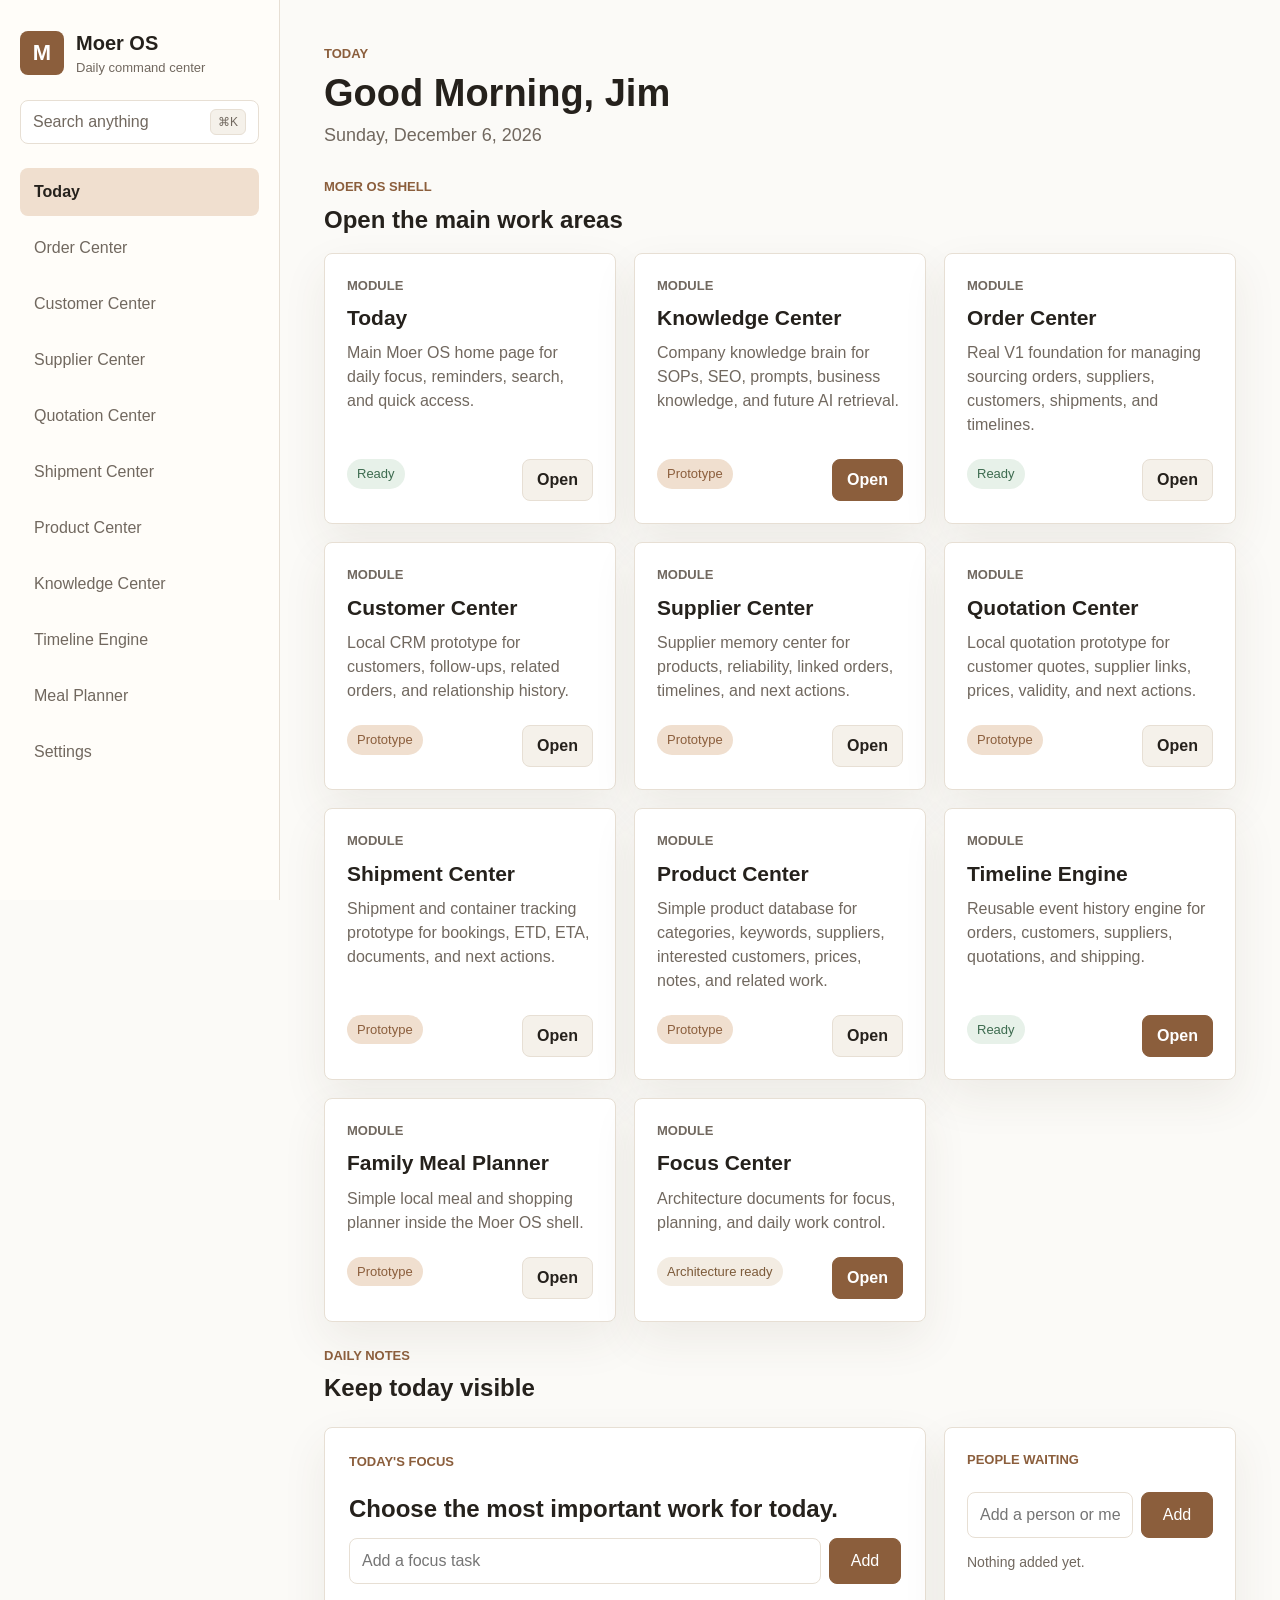
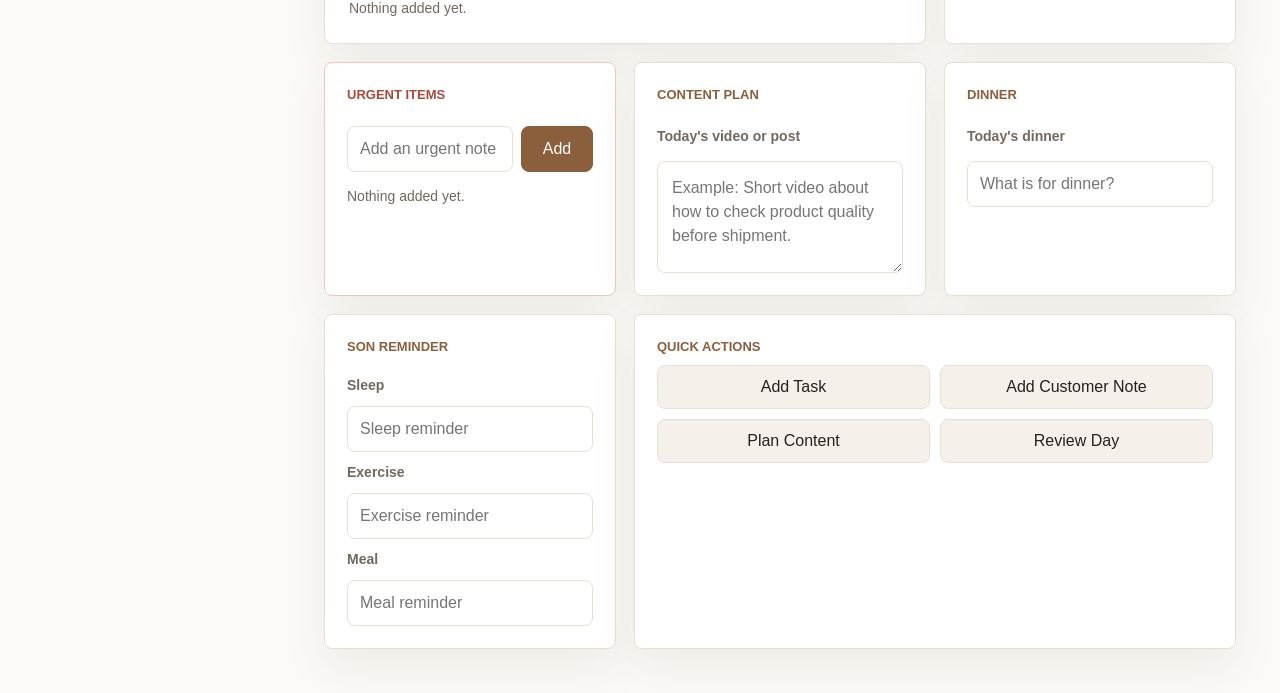
==== commit 78658252: "Build Product Center V1" ====
--- a/03-Apps/Moer-OS-V1/index.html
+++ b/03-Apps/Moer-OS-V1/index.html
@@ -29,6 +29,7 @@
         <button class="nav-item" data-page="supplier-center" type="button">Supplier Center</button>
         <button class="nav-item" data-page="quotation-center" type="button">Quotation Center</button>
         <button class="nav-item" data-page="shipment-center" type="button">Shipment Center</button>
+        <button class="nav-item" data-page="product-center" type="button">Product Center</button>
         <button class="nav-item" data-page="knowledge-center" type="button">Knowledge Center</button>
         <button class="nav-item" data-page="timeline-engine" type="button">Timeline Engine</button>
         <button class="nav-item" data-page="family-meal-planner" type="button">Meal Planner</button>
@@ -1077,6 +1078,103 @@
               <p class="empty-state">Choose a shipment to view details, timeline, documents, and notes.</p>
             </div>
             <div id="shipmentTimeline" class="shipment-timeline"></div>
+          </section>
+        </div>
+      </section>
+
+      <section class="page" id="product-center">
+        <header class="page-header">
+          <p class="eyebrow">Product Center</p>
+          <h1>Product Center V1</h1>
+          <p class="date-line">A simple product database for sourcing ideas, supplier options, customer interest, prices, and notes.</p>
+        </header>
+
+        <section class="product-dashboard" id="productDashboard"></section>
+
+        <div class="product-center-layout">
+          <section class="product-panel product-form-panel">
+            <div class="section-heading">
+              <p class="eyebrow">Create / Edit</p>
+              <h2 id="productFormTitle">New Product</h2>
+            </div>
+            <form id="productForm" class="product-form">
+              <input id="productId" type="hidden">
+              <label>
+                Product name
+                <input id="productName" type="text" placeholder="School Notebook Set" required>
+              </label>
+              <label>
+                Category
+                <input id="productCategory" type="text" placeholder="Stationery" list="productCategoryOptions" required>
+                <datalist id="productCategoryOptions"></datalist>
+              </label>
+              <label class="full-field">
+                Keywords
+                <input id="productKeywords" type="text" placeholder="notebook, school, stationery">
+              </label>
+              <label>
+                Supplier
+                <input id="productSupplier" type="text" placeholder="Supplier name" list="supplierOptions">
+              </label>
+              <label>
+                Customer interested
+                <select id="productCustomer"></select>
+              </label>
+              <label>
+                MOQ
+                <input id="productMoq" type="text" placeholder="3,000">
+              </label>
+              <label>
+                Unit
+                <input id="productUnit" type="text" placeholder="pcs / sets / cartons">
+              </label>
+              <label>
+                Price
+                <input id="productPrice" type="text" placeholder="USD 0.78">
+              </label>
+              <label class="full-field">
+                Photos placeholder
+                <input id="productPhotos" type="text" placeholder="Front photo, packing photo, size photo">
+              </label>
+              <label class="full-field">
+                Notes
+                <textarea id="productNotes" placeholder="Quality notes, packing details, customer fit, risk, or next check"></textarea>
+              </label>
+              <div class="product-form-actions">
+                <button class="open-link" type="submit">Save Product</button>
+                <button class="open-link secondary" id="resetProductForm" type="button">New Blank Product</button>
+              </div>
+            </form>
+          </section>
+
+          <section class="product-panel">
+            <div class="section-heading">
+              <p class="eyebrow">Products</p>
+              <h2>Product List</h2>
+            </div>
+            <div class="product-filter-grid">
+              <input id="productSearchInput" type="search" placeholder="Search products">
+              <select id="productCategoryFilter">
+                <option value="">All categories</option>
+              </select>
+              <select id="productSupplierFilter">
+                <option value="">All suppliers</option>
+              </select>
+              <select id="productCustomerFilter">
+                <option value="">All customers</option>
+              </select>
+            </div>
+            <div class="product-list" id="productList"></div>
+          </section>
+
+          <section class="product-panel product-detail-panel">
+            <div class="section-heading">
+              <p class="eyebrow">Detail</p>
+              <h2 id="productDetailTitle">Select a product</h2>
+            </div>
+            <div id="productDetail" class="product-detail">
+              <p class="empty-state">Choose a product to view related suppliers, customers, quotations, orders, and timeline.</p>
+            </div>
           </section>
         </div>
       </section>
@@ -1175,6 +1273,7 @@
       <button class="bottom-item" data-page="supplier-center" type="button">Suppliers</button>
       <button class="bottom-item" data-page="quotation-center" type="button">Quotes</button>
       <button class="bottom-item" data-page="shipment-center" type="button">Shipments</button>
+      <button class="bottom-item" data-page="product-center" type="button">Products</button>
       <button class="bottom-item" data-page="knowledge-center" type="button">Knowledge</button>
       <button class="bottom-item" data-page="timeline-engine" type="button">Timeline</button>
       <button class="bottom-item" data-page="family-meal-planner" type="button">Meals</button>
--- a/03-Apps/Moer-OS-V1/styles.css
+++ b/03-Apps/Moer-OS-V1/styles.css
@@ -561,14 +561,16 @@
 .customer-dashboard,
 .supplier-dashboard,
 .quotation-dashboard,
-.shipment-dashboard {
+.shipment-dashboard,
+.product-dashboard {
   display: grid;
   grid-template-columns: repeat(5, minmax(0, 1fr));
   gap: 12px;
   margin-bottom: 18px;
 }
 
-.shipment-dashboard {
+.shipment-dashboard,
+.product-dashboard {
   grid-template-columns: repeat(6, minmax(0, 1fr));
 }
 
@@ -601,7 +603,8 @@
 .customer-center-layout,
 .supplier-center-layout,
 .quotation-center-layout,
-.shipment-center-layout {
+.shipment-center-layout,
+.product-center-layout {
   display: grid;
   grid-template-columns: minmax(300px, 0.9fr) minmax(280px, 0.8fr) minmax(340px, 1fr);
   gap: 18px;
@@ -612,7 +615,8 @@
 .customer-panel,
 .supplier-panel,
 .quotation-panel,
-.shipment-panel {
+.shipment-panel,
+.product-panel {
   padding: 22px;
   border: 1px solid var(--line);
   border-radius: 8px;
@@ -624,7 +628,8 @@
 .customer-form,
 .supplier-form,
 .quotation-form,
-.shipment-form {
+.shipment-form,
+.product-form {
   display: grid;
   grid-template-columns: repeat(2, minmax(0, 1fr));
   gap: 14px;
@@ -639,7 +644,9 @@
 .quotation-form label,
 .quotation-panel label,
 .shipment-form label,
-.shipment-panel label {
+.shipment-panel label,
+.product-form label,
+.product-panel label {
   display: grid;
   gap: 7px;
   color: var(--muted);
@@ -652,7 +659,8 @@
 .customer-form-actions,
 .supplier-form-actions,
 .quotation-form-actions,
-.shipment-form-actions {
+.shipment-form-actions,
+.product-form-actions {
   grid-column: 1 / -1;
 }
 
@@ -660,7 +668,8 @@
 .customer-form-actions,
 .supplier-form-actions,
 .quotation-form-actions,
-.shipment-form-actions {
+.shipment-form-actions,
+.product-form-actions {
   display: flex;
   gap: 10px;
   flex-wrap: wrap;
@@ -671,6 +680,7 @@
 .supplier-list,
 .quotation-list,
 .shipment-list,
+.product-list,
 .related-orders,
 .customer-timeline,
 .supplier-timeline,
@@ -689,7 +699,8 @@
 .customer-filter-grid,
 .supplier-filter-grid,
 .quotation-filter-grid,
-.shipment-filter-grid {
+.shipment-filter-grid,
+.product-filter-grid {
   display: grid;
   grid-template-columns: 1fr;
   gap: 10px;
@@ -738,6 +749,7 @@
 .supplier-list-card,
 .quotation-list-card,
 .shipment-list-card,
+.product-list-card,
 .related-order-card {
   width: 100%;
   padding: 14px;
@@ -763,6 +775,9 @@
 .shipment-list-card:hover,
 .shipment-list-card:focus,
 .shipment-list-card.active,
+.product-list-card:hover,
+.product-list-card:focus,
+.product-list-card.active,
 .related-order-card:hover,
 .related-order-card:focus {
   border-color: var(--accent);
@@ -774,6 +789,7 @@
 .supplier-list-card h3,
 .quotation-list-card h3,
 .shipment-list-card h3,
+.product-list-card h3,
 .related-order-card strong {
   margin: 0 0 6px;
   font-size: 18px;
@@ -784,6 +800,7 @@
 .supplier-list-card p,
 .quotation-list-card p,
 .shipment-list-card p,
+.product-list-card p,
 .related-order-card p {
   margin: 0;
   color: var(--muted);
@@ -828,7 +845,8 @@
 .customer-detail,
 .supplier-detail,
 .quotation-detail,
-.shipment-detail {
+.shipment-detail,
+.product-detail {
   display: grid;
   gap: 14px;
 }
@@ -918,6 +936,23 @@
   display: grid;
   gap: 10px;
   margin-top: 18px;
+}
+
+.product-photo-placeholder {
+  min-height: 120px;
+  display: grid;
+  place-items: center;
+  padding: 16px;
+  border: 1px dashed var(--line);
+  border-radius: 8px;
+  background: var(--surface-soft);
+  color: var(--muted);
+  text-align: center;
+}
+
+.product-related-grid {
+  display: grid;
+  gap: 10px;
 }
 
 .shipment-documents-field {
@@ -1257,11 +1292,13 @@
     .supplier-dashboard,
     .quotation-dashboard,
     .shipment-dashboard,
+    .product-dashboard,
     .order-center-layout,
     .customer-center-layout,
     .supplier-center-layout,
     .quotation-center-layout,
     .shipment-center-layout,
+    .product-center-layout,
     .customer-followup-grid {
     grid-template-columns: repeat(2, minmax(0, 1fr));
   }
@@ -1269,7 +1306,8 @@
   .order-detail-panel,
   .customer-detail-panel,
   .quotation-detail-panel,
-  .shipment-detail-panel {
+  .shipment-detail-panel,
+  .product-detail-panel {
     grid-column: 1 / -1;
   }
 
@@ -1280,7 +1318,7 @@
     bottom: 0;
     z-index: 10;
     display: grid;
-    grid-template-columns: repeat(10, minmax(72px, 1fr));
+    grid-template-columns: repeat(11, minmax(72px, 1fr));
     gap: 4px;
     overflow-x: auto;
     padding: 8px;
@@ -1333,17 +1371,20 @@
   .supplier-dashboard,
   .quotation-dashboard,
   .shipment-dashboard,
+  .product-dashboard,
   .order-center-layout,
   .customer-center-layout,
   .supplier-center-layout,
   .quotation-center-layout,
   .shipment-center-layout,
+  .product-center-layout,
   .customer-followup-grid,
   .order-form,
   .customer-form,
   .supplier-form,
   .quotation-form,
   .shipment-form,
+  .product-form,
   .shipment-documents-field,
   .order-detail-grid,
   .status-progress,
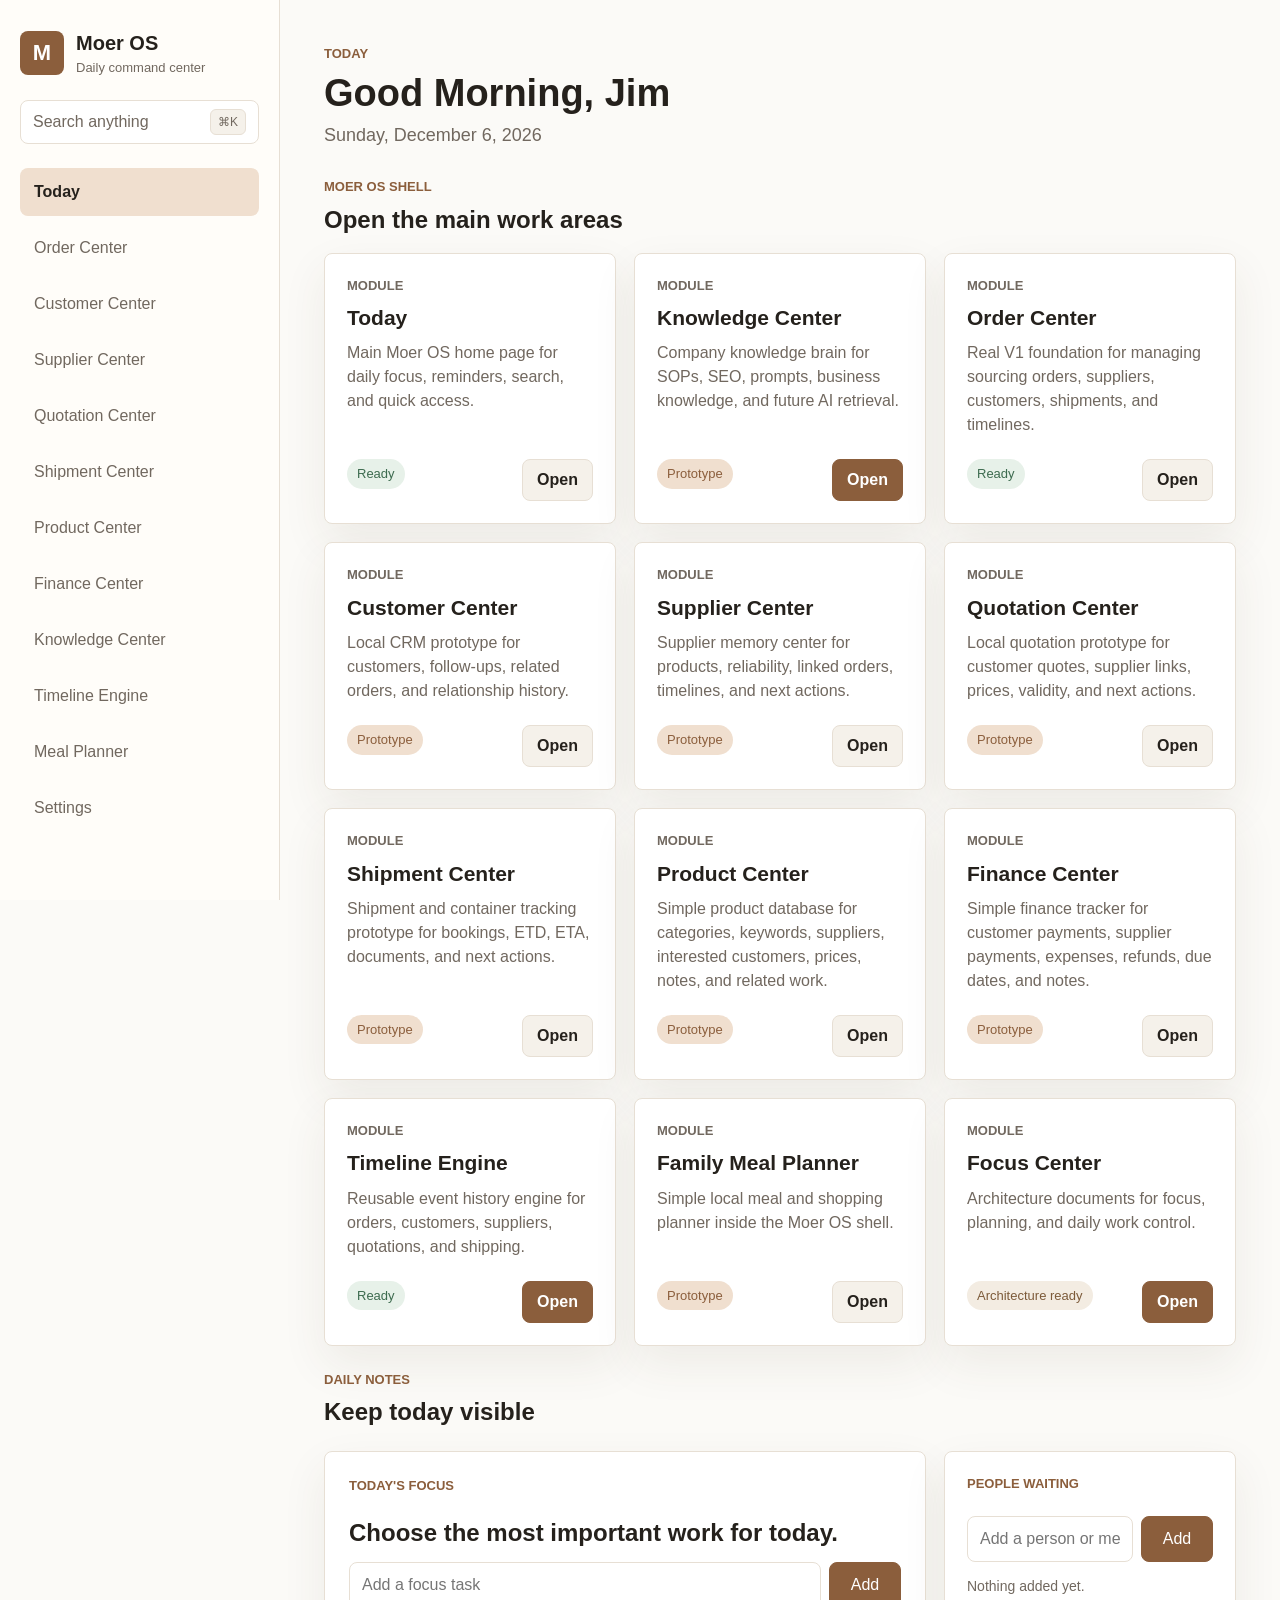
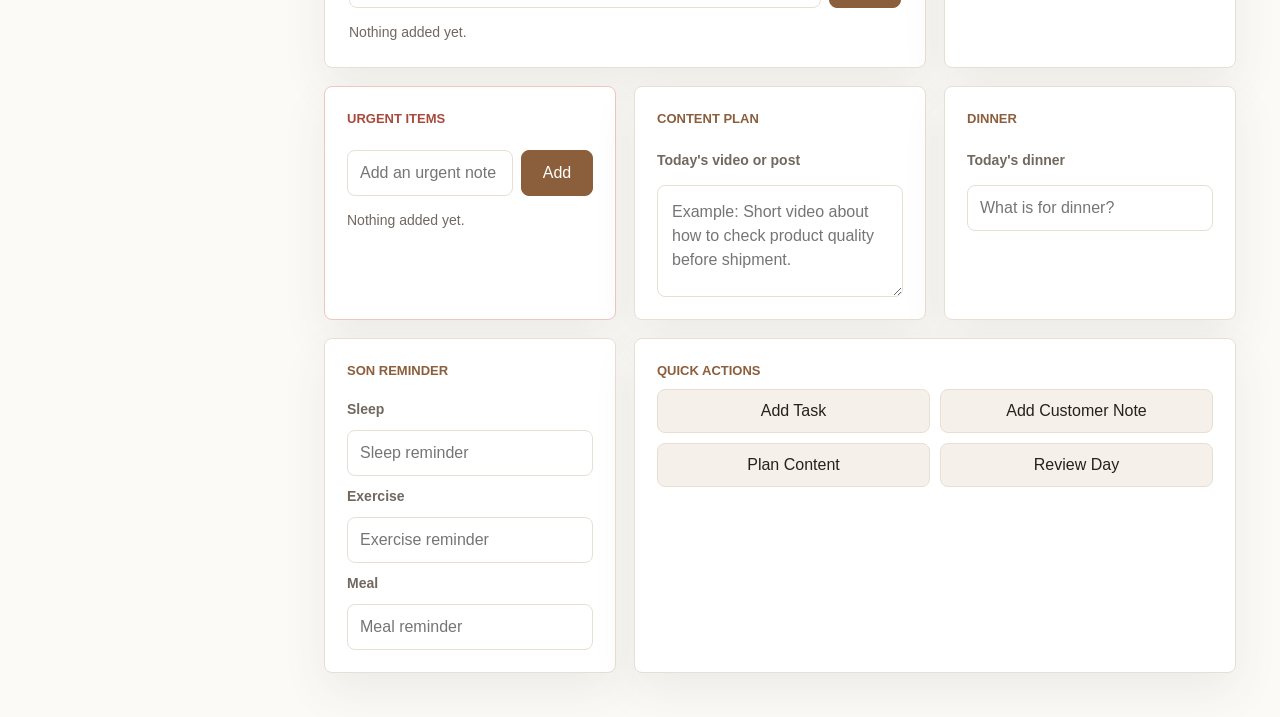
==== commit 29a263bf: "Build Finance Center V1" ====
--- a/03-Apps/Moer-OS-V1/index.html
+++ b/03-Apps/Moer-OS-V1/index.html
@@ -30,6 +30,7 @@
         <button class="nav-item" data-page="quotation-center" type="button">Quotation Center</button>
         <button class="nav-item" data-page="shipment-center" type="button">Shipment Center</button>
         <button class="nav-item" data-page="product-center" type="button">Product Center</button>
+        <button class="nav-item" data-page="finance-center" type="button">Finance Center</button>
         <button class="nav-item" data-page="knowledge-center" type="button">Knowledge Center</button>
         <button class="nav-item" data-page="timeline-engine" type="button">Timeline Engine</button>
         <button class="nav-item" data-page="family-meal-planner" type="button">Meal Planner</button>
@@ -1174,6 +1175,129 @@
             </div>
             <div id="productDetail" class="product-detail">
               <p class="empty-state">Choose a product to view related suppliers, customers, quotations, orders, and timeline.</p>
+            </div>
+          </section>
+        </div>
+      </section>
+
+      <section class="page" id="finance-center">
+        <header class="page-header">
+          <p class="eyebrow">Finance Center</p>
+          <h1>Finance Center V1</h1>
+          <p class="date-line">A simple local payment tracker for receivables, payables, deposits, balances, supplier payments, and notes.</p>
+        </header>
+
+        <section class="finance-dashboard" id="financeDashboard"></section>
+
+        <div class="finance-center-layout">
+          <section class="finance-panel finance-form-panel">
+            <div class="section-heading">
+              <p class="eyebrow">Create / Edit</p>
+              <h2 id="financeFormTitle">New Finance Record</h2>
+            </div>
+            <form id="financeForm" class="finance-form">
+              <input id="financeId" type="hidden">
+              <label>
+                Record ID
+                <input id="financeCode" type="text" placeholder="FIN-2026-001" required>
+              </label>
+              <label>
+                Type
+                <select id="financeType" required>
+                  <option>Customer Payment</option>
+                  <option>Supplier Payment</option>
+                  <option>Expense</option>
+                  <option>Refund</option>
+                </select>
+              </label>
+              <label>
+                Related customer
+                <select id="financeCustomer"></select>
+              </label>
+              <label>
+                Related supplier
+                <input id="financeSupplier" type="text" placeholder="Supplier name" list="supplierOptions">
+              </label>
+              <label>
+                Related order
+                <select id="financeRelatedOrder"></select>
+              </label>
+              <label>
+                Amount
+                <input id="financeAmount" type="number" min="0" step="0.01" placeholder="5580">
+              </label>
+              <label>
+                Currency
+                <select id="financeCurrency">
+                  <option>USD</option>
+                  <option>CNY</option>
+                  <option>EUR</option>
+                  <option>GBP</option>
+                </select>
+              </label>
+              <label>
+                Payment status
+                <select id="financePaymentStatus">
+                  <option>Waiting</option>
+                  <option>Partial</option>
+                  <option>Paid</option>
+                  <option>Overdue</option>
+                  <option>Cancelled</option>
+                </select>
+              </label>
+              <label>
+                Due date
+                <input id="financeDueDate" type="date">
+              </label>
+              <label>
+                Paid date
+                <input id="financePaidDate" type="date">
+              </label>
+              <label class="full-field">
+                Payment method
+                <input id="financePaymentMethod" type="text" placeholder="Bank transfer / WeChat Pay / Cash">
+              </label>
+              <label class="full-field">
+                Notes
+                <textarea id="financeNotes" placeholder="Payment details, reminders, risk, or next follow-up"></textarea>
+              </label>
+              <div class="finance-form-actions">
+                <button class="open-link" type="submit">Save Record</button>
+                <button class="open-link secondary" id="resetFinanceForm" type="button">New Blank Record</button>
+              </div>
+            </form>
+          </section>
+
+          <section class="finance-panel">
+            <div class="section-heading">
+              <p class="eyebrow">Payments</p>
+              <h2>Payment List</h2>
+            </div>
+            <div class="finance-filter-grid">
+              <input id="financeSearchInput" type="search" placeholder="Search finance records">
+              <select id="financeTypeFilter">
+                <option value="">All types</option>
+              </select>
+              <select id="financeStatusFilter">
+                <option value="">All statuses</option>
+              </select>
+              <select id="financeCustomerFilter">
+                <option value="">All customers</option>
+              </select>
+              <select id="financeSupplierFilter">
+                <option value="">All suppliers</option>
+              </select>
+            </div>
+            <div class="finance-list" id="financeList"></div>
+          </section>
+
+          <section class="finance-panel finance-detail-panel">
+            <div class="section-heading">
+              <p class="eyebrow">Detail</p>
+              <h2 id="financeDetailTitle">Select a finance record</h2>
+            </div>
+            <div id="financeDetail" class="finance-detail">
+              <p class="empty-state">Choose a finance record to view basic info, related order, timeline, and notes.</p>
             </div>
           </section>
         </div>
@@ -1274,6 +1398,7 @@
       <button class="bottom-item" data-page="quotation-center" type="button">Quotes</button>
       <button class="bottom-item" data-page="shipment-center" type="button">Shipments</button>
       <button class="bottom-item" data-page="product-center" type="button">Products</button>
+      <button class="bottom-item" data-page="finance-center" type="button">Finance</button>
       <button class="bottom-item" data-page="knowledge-center" type="button">Knowledge</button>
       <button class="bottom-item" data-page="timeline-engine" type="button">Timeline</button>
       <button class="bottom-item" data-page="family-meal-planner" type="button">Meals</button>
--- a/03-Apps/Moer-OS-V1/styles.css
+++ b/03-Apps/Moer-OS-V1/styles.css
@@ -562,7 +562,8 @@
 .supplier-dashboard,
 .quotation-dashboard,
 .shipment-dashboard,
-.product-dashboard {
+.product-dashboard,
+.finance-dashboard {
   display: grid;
   grid-template-columns: repeat(5, minmax(0, 1fr));
   gap: 12px;
@@ -570,8 +571,14 @@
 }
 
 .shipment-dashboard,
-.product-dashboard {
+.product-dashboard,
+.finance-dashboard {
   grid-template-columns: repeat(6, minmax(0, 1fr));
+}
+
+.finance-metric-card strong {
+  font-size: 20px;
+  line-height: 1.15;
 }
 
 .order-metric-card {
@@ -604,7 +611,8 @@
 .supplier-center-layout,
 .quotation-center-layout,
 .shipment-center-layout,
-.product-center-layout {
+.product-center-layout,
+.finance-center-layout {
   display: grid;
   grid-template-columns: minmax(300px, 0.9fr) minmax(280px, 0.8fr) minmax(340px, 1fr);
   gap: 18px;
@@ -616,7 +624,8 @@
 .supplier-panel,
 .quotation-panel,
 .shipment-panel,
-.product-panel {
+.product-panel,
+.finance-panel {
   padding: 22px;
   border: 1px solid var(--line);
   border-radius: 8px;
@@ -629,7 +638,8 @@
 .supplier-form,
 .quotation-form,
 .shipment-form,
-.product-form {
+.product-form,
+.finance-form {
   display: grid;
   grid-template-columns: repeat(2, minmax(0, 1fr));
   gap: 14px;
@@ -646,7 +656,9 @@
 .shipment-form label,
 .shipment-panel label,
 .product-form label,
-.product-panel label {
+.product-panel label,
+.finance-form label,
+.finance-panel label {
   display: grid;
   gap: 7px;
   color: var(--muted);
@@ -660,7 +672,8 @@
 .supplier-form-actions,
 .quotation-form-actions,
 .shipment-form-actions,
-.product-form-actions {
+.product-form-actions,
+.finance-form-actions {
   grid-column: 1 / -1;
 }
 
@@ -669,7 +682,8 @@
 .supplier-form-actions,
 .quotation-form-actions,
 .shipment-form-actions,
-.product-form-actions {
+.product-form-actions,
+.finance-form-actions {
   display: flex;
   gap: 10px;
   flex-wrap: wrap;
@@ -681,10 +695,12 @@
 .quotation-list,
 .shipment-list,
 .product-list,
+.finance-list,
 .related-orders,
 .customer-timeline,
 .supplier-timeline,
-.shipment-timeline {
+.shipment-timeline,
+.finance-timeline {
   display: grid;
   gap: 10px;
 }
@@ -700,7 +716,8 @@
 .supplier-filter-grid,
 .quotation-filter-grid,
 .shipment-filter-grid,
-.product-filter-grid {
+.product-filter-grid,
+.finance-filter-grid {
   display: grid;
   grid-template-columns: 1fr;
   gap: 10px;
@@ -750,6 +767,7 @@
 .quotation-list-card,
 .shipment-list-card,
 .product-list-card,
+.finance-list-card,
 .related-order-card {
   width: 100%;
   padding: 14px;
@@ -778,6 +796,9 @@
 .product-list-card:hover,
 .product-list-card:focus,
 .product-list-card.active,
+.finance-list-card:hover,
+.finance-list-card:focus,
+.finance-list-card.active,
 .related-order-card:hover,
 .related-order-card:focus {
   border-color: var(--accent);
@@ -790,6 +811,7 @@
 .quotation-list-card h3,
 .shipment-list-card h3,
 .product-list-card h3,
+.finance-list-card h3,
 .related-order-card strong {
   margin: 0 0 6px;
   font-size: 18px;
@@ -801,6 +823,7 @@
 .quotation-list-card p,
 .shipment-list-card p,
 .product-list-card p,
+.finance-list-card p,
 .related-order-card p {
   margin: 0;
   color: var(--muted);
@@ -846,7 +869,8 @@
 .supplier-detail,
 .quotation-detail,
 .shipment-detail,
-.product-detail {
+.product-detail,
+.finance-detail {
   display: grid;
   gap: 14px;
 }
@@ -1293,12 +1317,14 @@
     .quotation-dashboard,
     .shipment-dashboard,
     .product-dashboard,
+    .finance-dashboard,
     .order-center-layout,
     .customer-center-layout,
     .supplier-center-layout,
     .quotation-center-layout,
     .shipment-center-layout,
     .product-center-layout,
+    .finance-center-layout,
     .customer-followup-grid {
     grid-template-columns: repeat(2, minmax(0, 1fr));
   }
@@ -1307,7 +1333,8 @@
   .customer-detail-panel,
   .quotation-detail-panel,
   .shipment-detail-panel,
-  .product-detail-panel {
+  .product-detail-panel,
+  .finance-detail-panel {
     grid-column: 1 / -1;
   }
 
@@ -1318,7 +1345,7 @@
     bottom: 0;
     z-index: 10;
     display: grid;
-    grid-template-columns: repeat(11, minmax(72px, 1fr));
+    grid-template-columns: repeat(12, minmax(72px, 1fr));
     gap: 4px;
     overflow-x: auto;
     padding: 8px;
@@ -1372,12 +1399,14 @@
   .quotation-dashboard,
   .shipment-dashboard,
   .product-dashboard,
+  .finance-dashboard,
   .order-center-layout,
   .customer-center-layout,
   .supplier-center-layout,
   .quotation-center-layout,
   .shipment-center-layout,
   .product-center-layout,
+  .finance-center-layout,
   .customer-followup-grid,
   .order-form,
   .customer-form,
@@ -1385,6 +1414,7 @@
   .quotation-form,
   .shipment-form,
   .product-form,
+  .finance-form,
   .shipment-documents-field,
   .order-detail-grid,
   .status-progress,
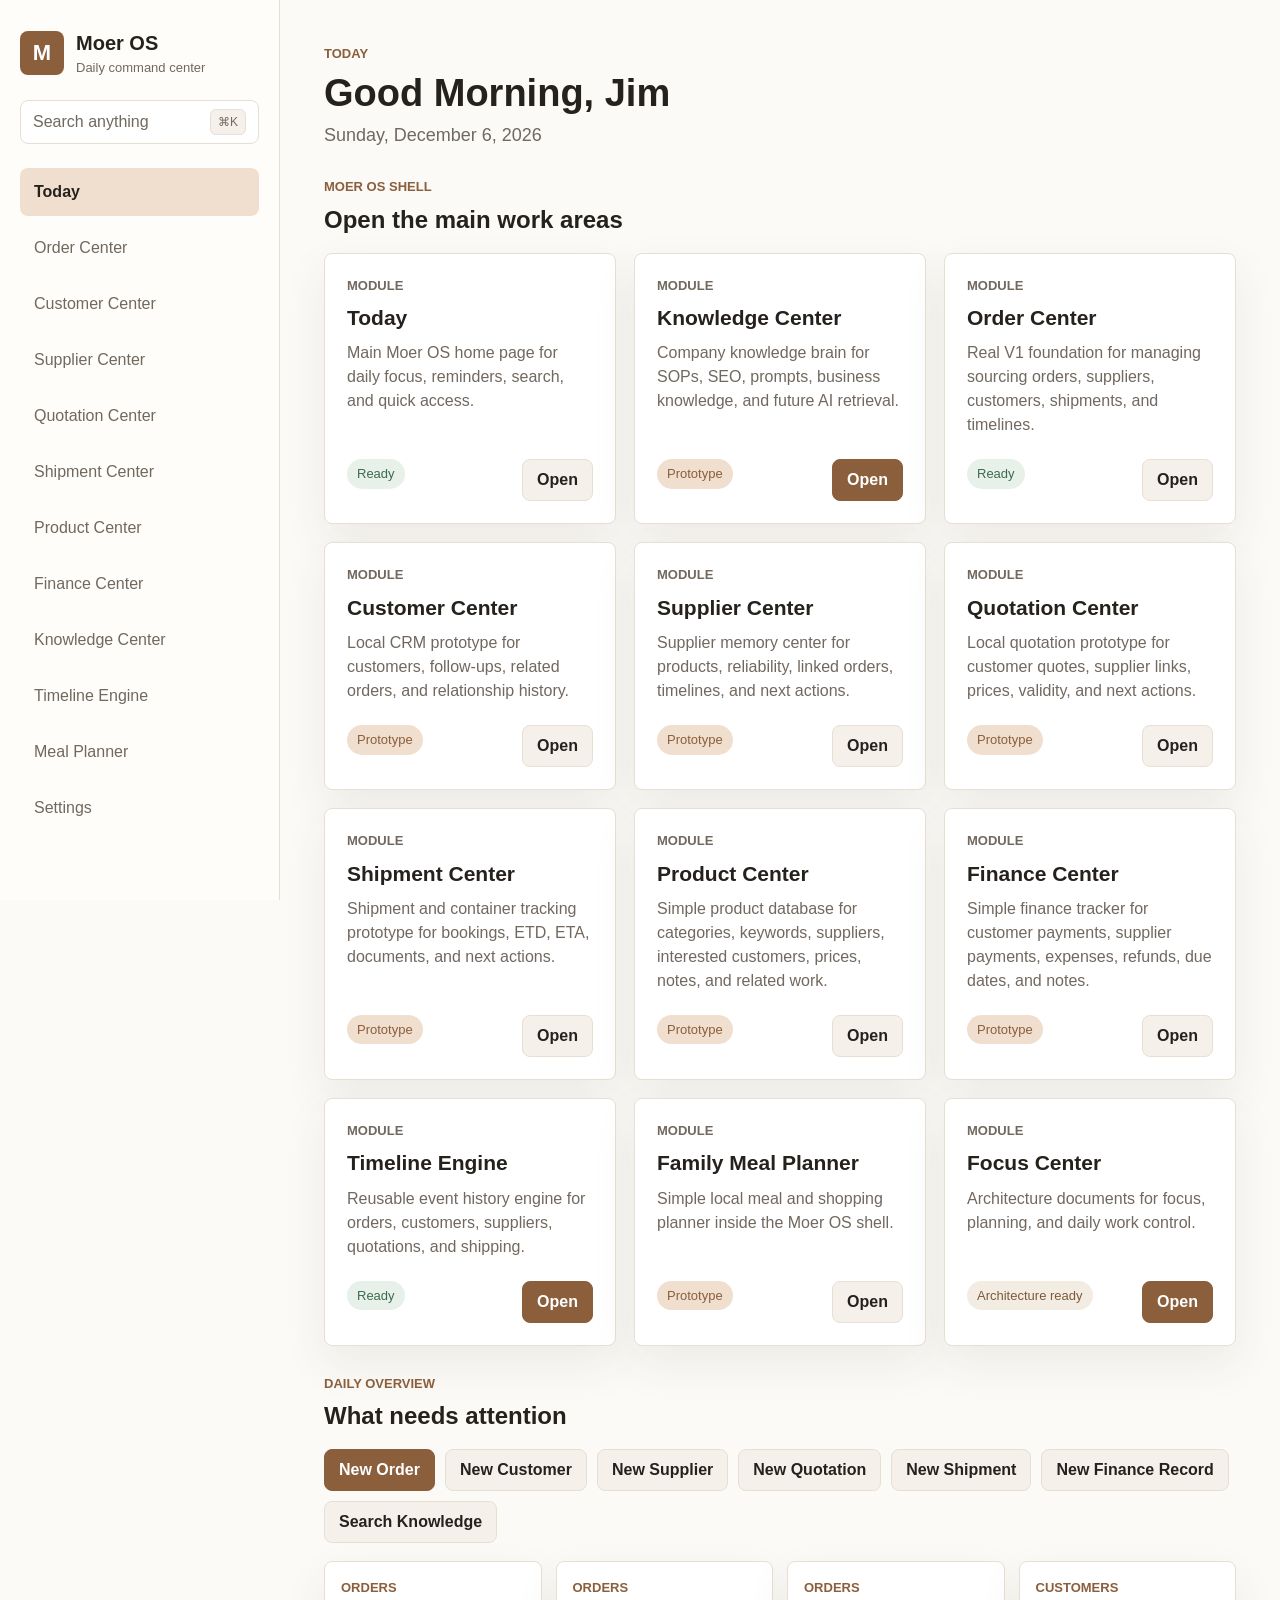
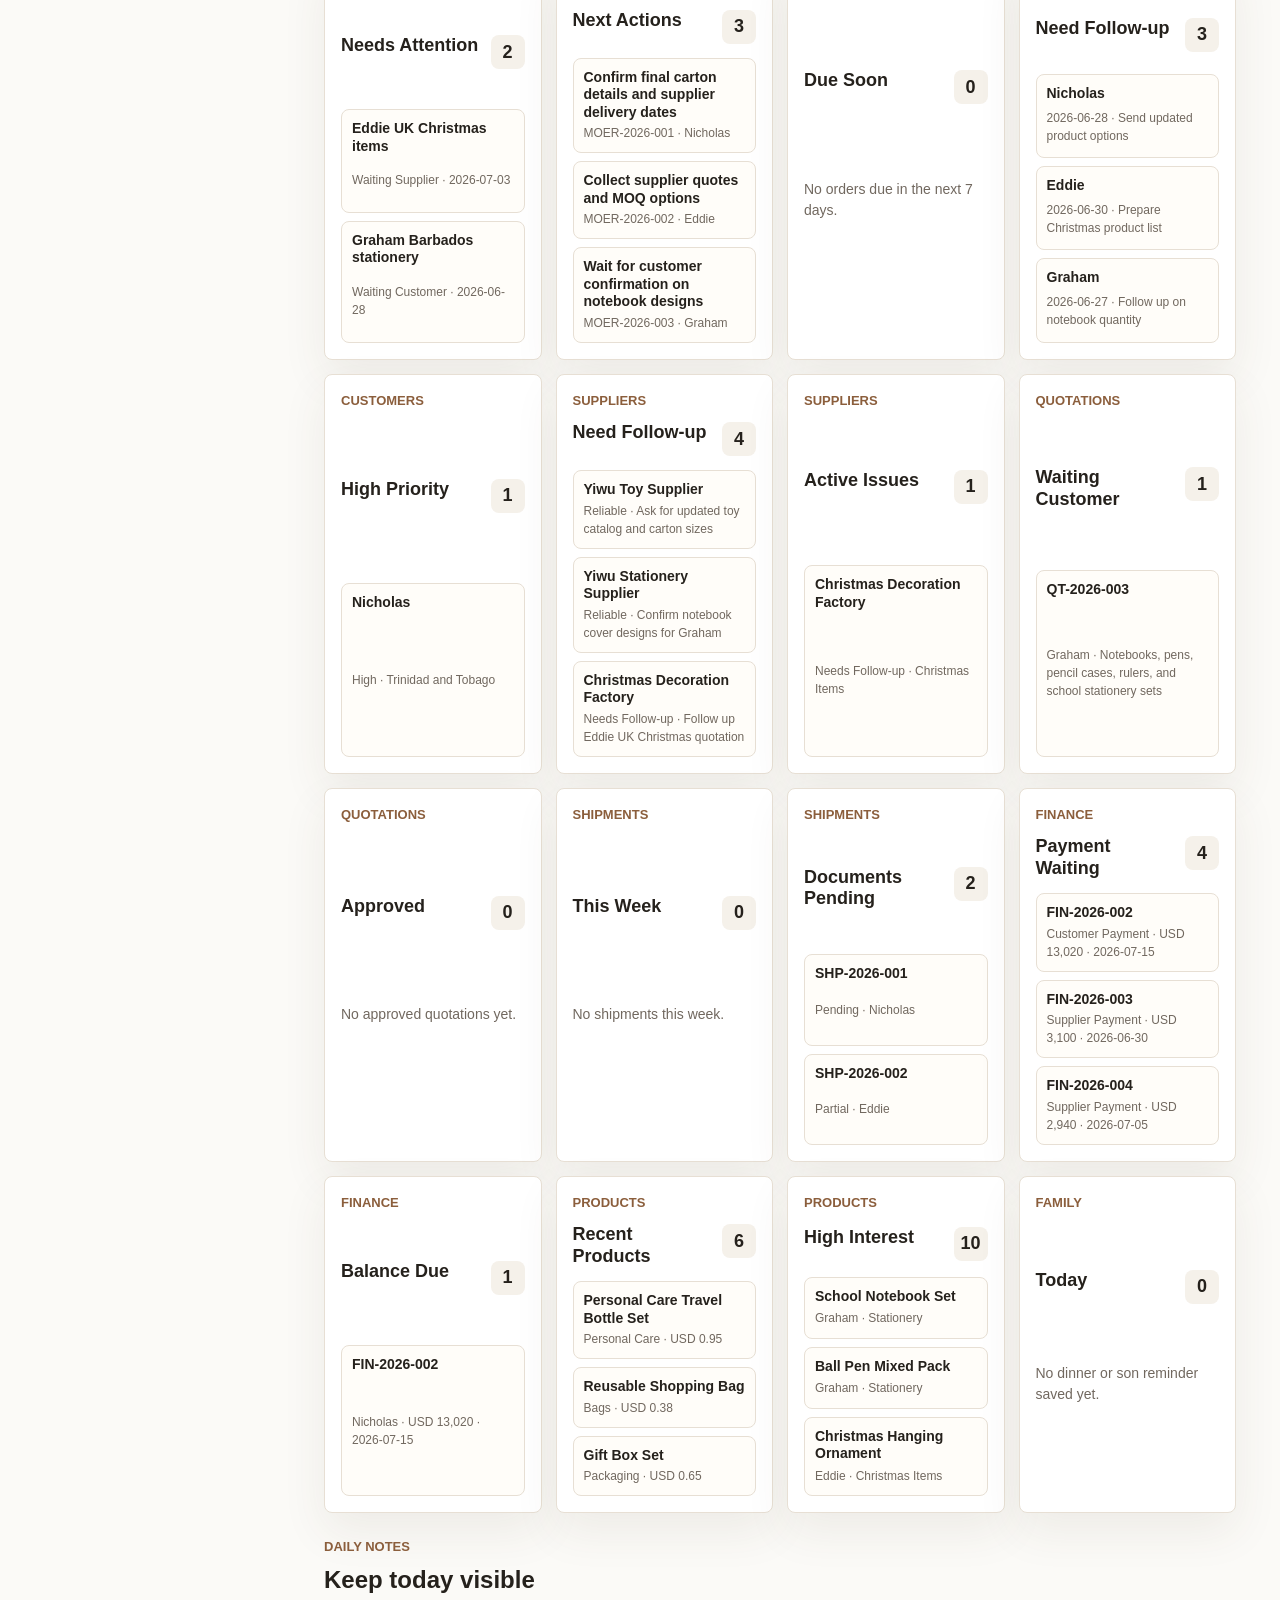
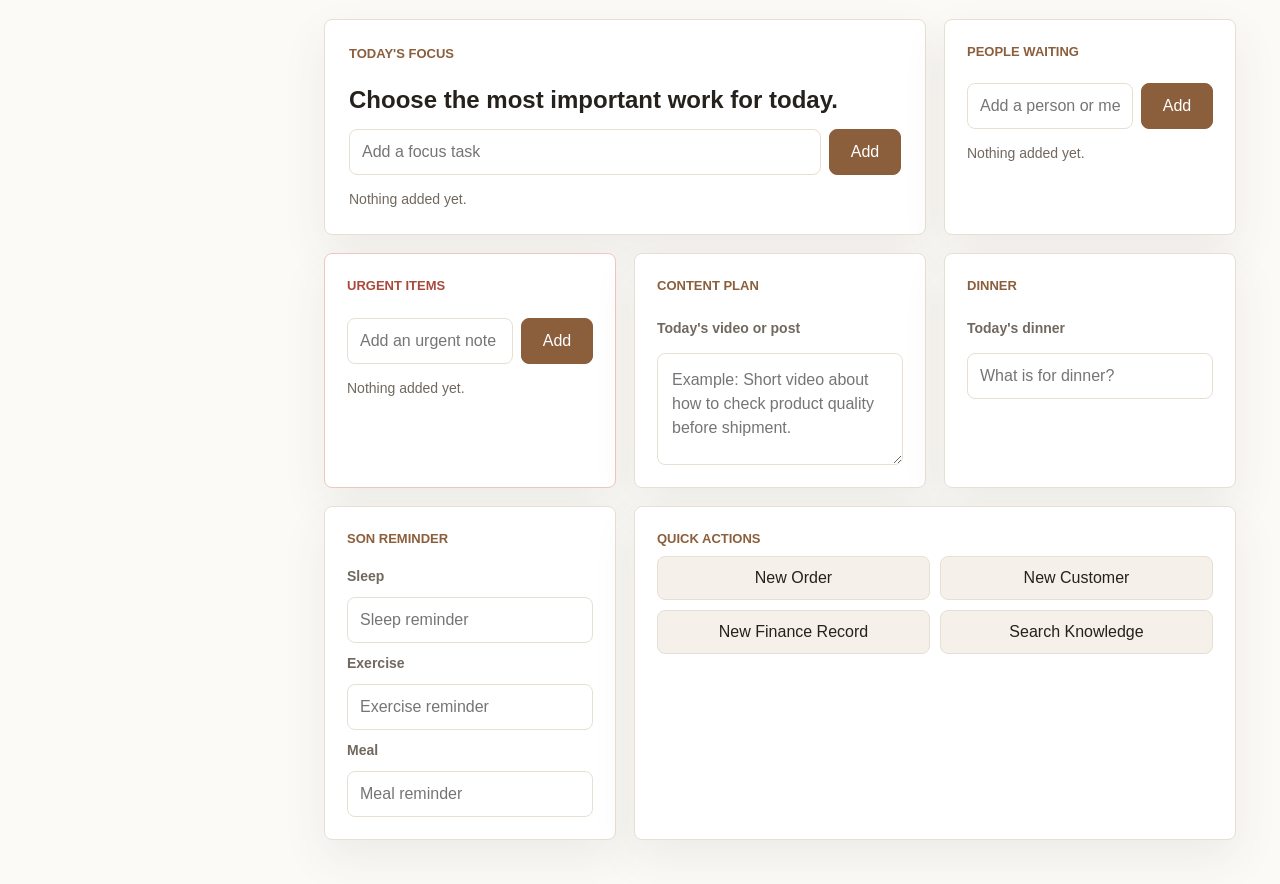
==== commit d38aa191: "Build Dashboard Integration V1" ====
--- a/03-Apps/Moer-OS-V1/index.html
+++ b/03-Apps/Moer-OS-V1/index.html
@@ -54,6 +54,23 @@
           <div class="module-grid" data-module-section="today"></div>
         </section>
 
+        <section class="portal-section today-overview-section">
+          <div class="section-heading">
+            <p class="eyebrow">Daily Overview</p>
+            <h2>What needs attention</h2>
+          </div>
+          <div class="today-quick-actions">
+            <button class="open-link" data-quick-action="new-order" type="button">New Order</button>
+            <button class="open-link secondary" data-quick-action="new-customer" type="button">New Customer</button>
+            <button class="open-link secondary" data-quick-action="new-supplier" type="button">New Supplier</button>
+            <button class="open-link secondary" data-quick-action="new-quotation" type="button">New Quotation</button>
+            <button class="open-link secondary" data-quick-action="new-shipment" type="button">New Shipment</button>
+            <button class="open-link secondary" data-quick-action="new-finance" type="button">New Finance Record</button>
+            <button class="open-link secondary" data-quick-action="search-knowledge" type="button">Search Knowledge</button>
+          </div>
+          <div class="today-overview-grid" id="todayDashboard"></div>
+        </section>
+
         <section class="portal-section">
           <div class="section-heading">
             <p class="eyebrow">Daily Notes</p>
@@ -115,10 +132,10 @@
           <article class="card actions-card">
             <p class="card-label">Quick Actions</p>
             <div class="quick-actions">
-              <button type="button">Add Task</button>
-              <button type="button">Add Customer Note</button>
-              <button type="button">Plan Content</button>
-              <button type="button">Review Day</button>
+              <button type="button" data-quick-action="new-order">New Order</button>
+              <button type="button" data-quick-action="new-customer">New Customer</button>
+              <button type="button" data-quick-action="new-finance">New Finance Record</button>
+              <button type="button" data-quick-action="search-knowledge">Search Knowledge</button>
             </div>
           </article>
         </div>
--- a/03-Apps/Moer-OS-V1/styles.css
+++ b/03-Apps/Moer-OS-V1/styles.css
@@ -206,6 +206,96 @@
   display: grid;
   grid-template-columns: repeat(3, minmax(0, 1fr));
   gap: 18px;
+}
+
+.today-overview-section {
+  padding-top: 4px;
+}
+
+.today-quick-actions {
+  display: flex;
+  gap: 10px;
+  flex-wrap: wrap;
+  margin-bottom: 18px;
+}
+
+.today-overview-grid {
+  display: grid;
+  grid-template-columns: repeat(4, minmax(0, 1fr));
+  gap: 14px;
+}
+
+.today-overview-card {
+  display: grid;
+  gap: 14px;
+  min-height: 198px;
+  padding: 16px;
+  border: 1px solid var(--line);
+  border-radius: 8px;
+  background: var(--surface);
+  box-shadow: var(--shadow);
+}
+
+.today-overview-card-header {
+  display: grid;
+  grid-template-columns: 1fr auto;
+  gap: 4px 10px;
+  align-items: start;
+}
+
+.today-overview-card-header .card-label {
+  grid-column: 1 / -1;
+}
+
+.today-overview-card-header h3 {
+  margin: 0;
+  font-size: 18px;
+  line-height: 1.2;
+}
+
+.today-overview-card-header strong {
+  display: grid;
+  min-width: 34px;
+  min-height: 34px;
+  place-items: center;
+  border-radius: 8px;
+  background: var(--surface-soft);
+  color: var(--text);
+  font-size: 18px;
+}
+
+.today-overview-list {
+  display: grid;
+  gap: 8px;
+}
+
+.today-overview-item {
+  display: grid;
+  gap: 3px;
+  width: 100%;
+  min-height: 58px;
+  padding: 10px;
+  border: 1px solid var(--line);
+  border-radius: 8px;
+  background: #fffdf9;
+  color: var(--text);
+  text-align: left;
+}
+
+.today-overview-item:hover,
+.today-overview-item:focus {
+  border-color: var(--accent);
+  outline: none;
+}
+
+.today-overview-item strong {
+  font-size: 14px;
+  line-height: 1.25;
+}
+
+.today-overview-item span {
+  color: var(--muted);
+  font-size: 12px;
 }
 
 .focus-card,
@@ -1308,6 +1398,10 @@
     font-size: 32px;
   }
 
+  .today-overview-grid {
+    grid-template-columns: repeat(2, minmax(0, 1fr));
+  }
+
   .dashboard-grid,
   .card-grid,
     .module-grid,
@@ -1388,6 +1482,15 @@
 
   .date-line {
     font-size: 16px;
+  }
+
+  .today-overview-grid,
+  .today-quick-actions {
+    grid-template-columns: 1fr;
+  }
+
+  .today-quick-actions {
+    display: grid;
   }
 
   .dashboard-grid,
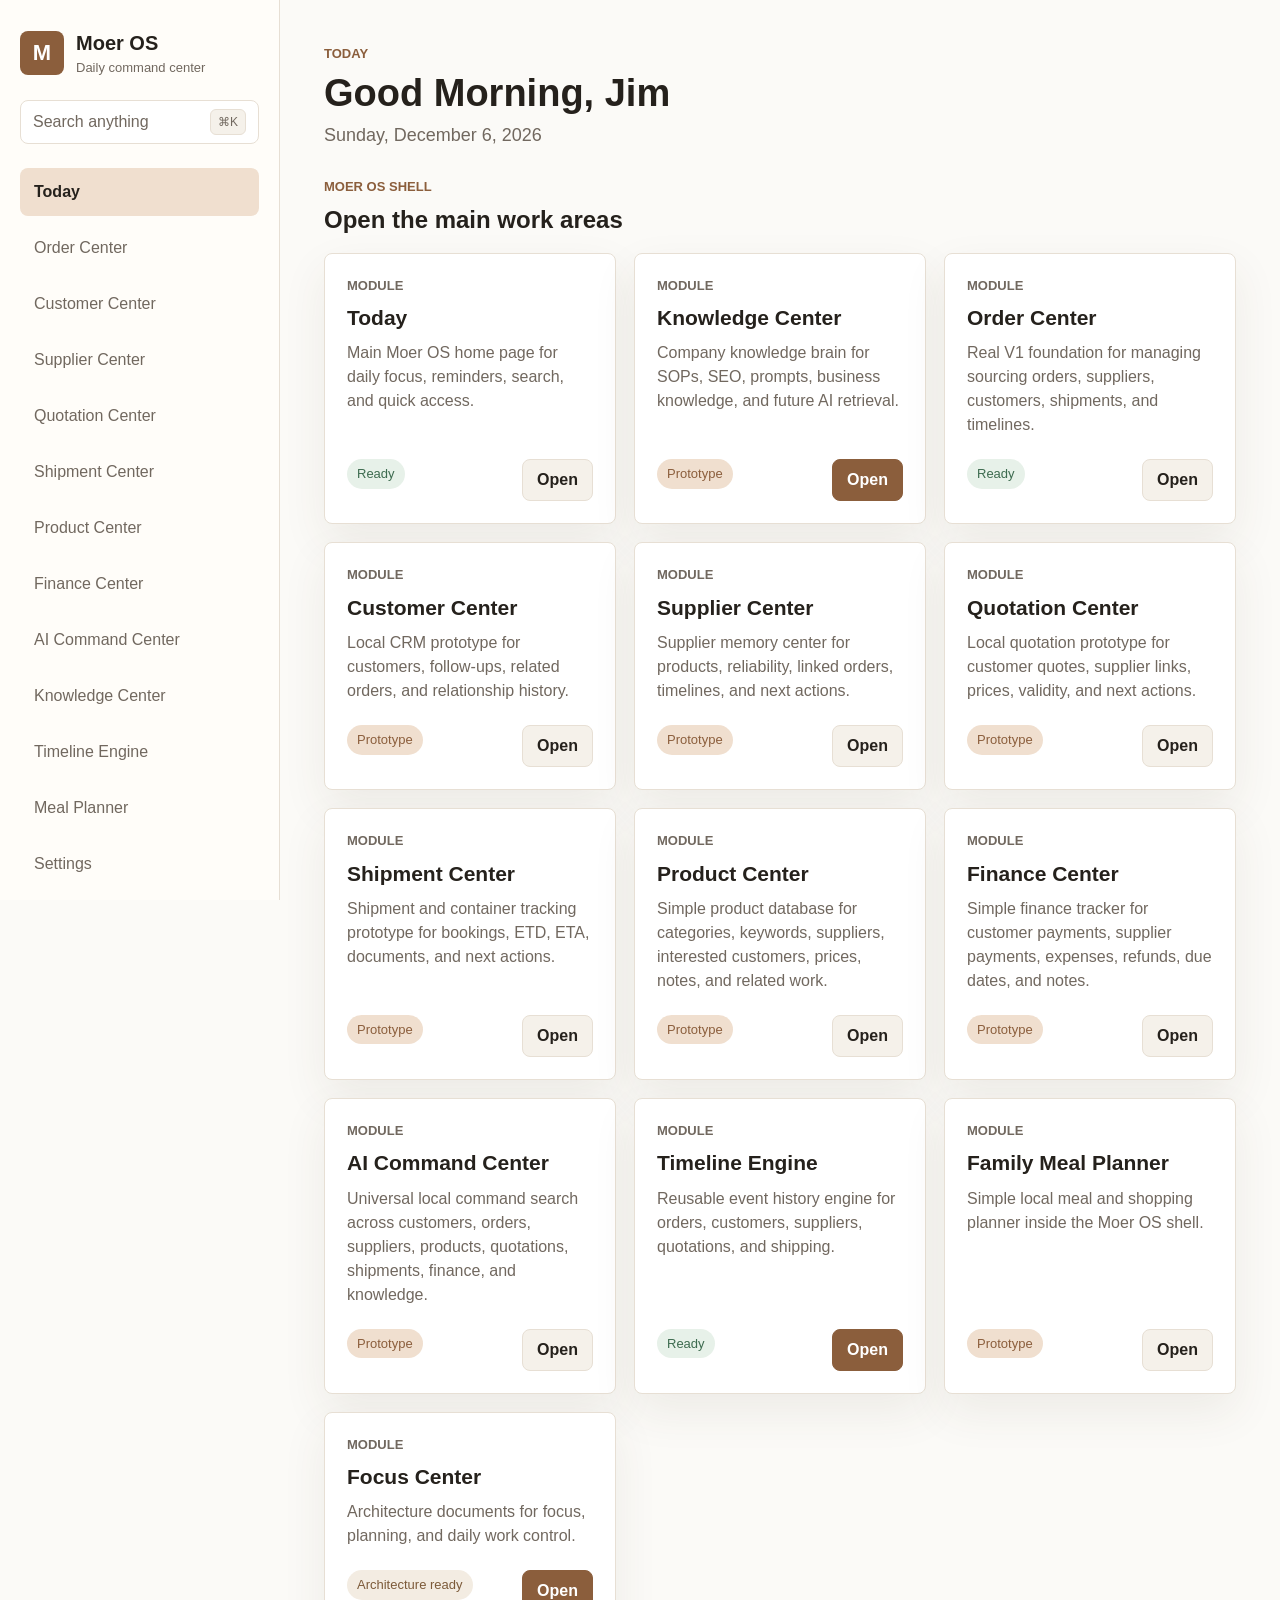
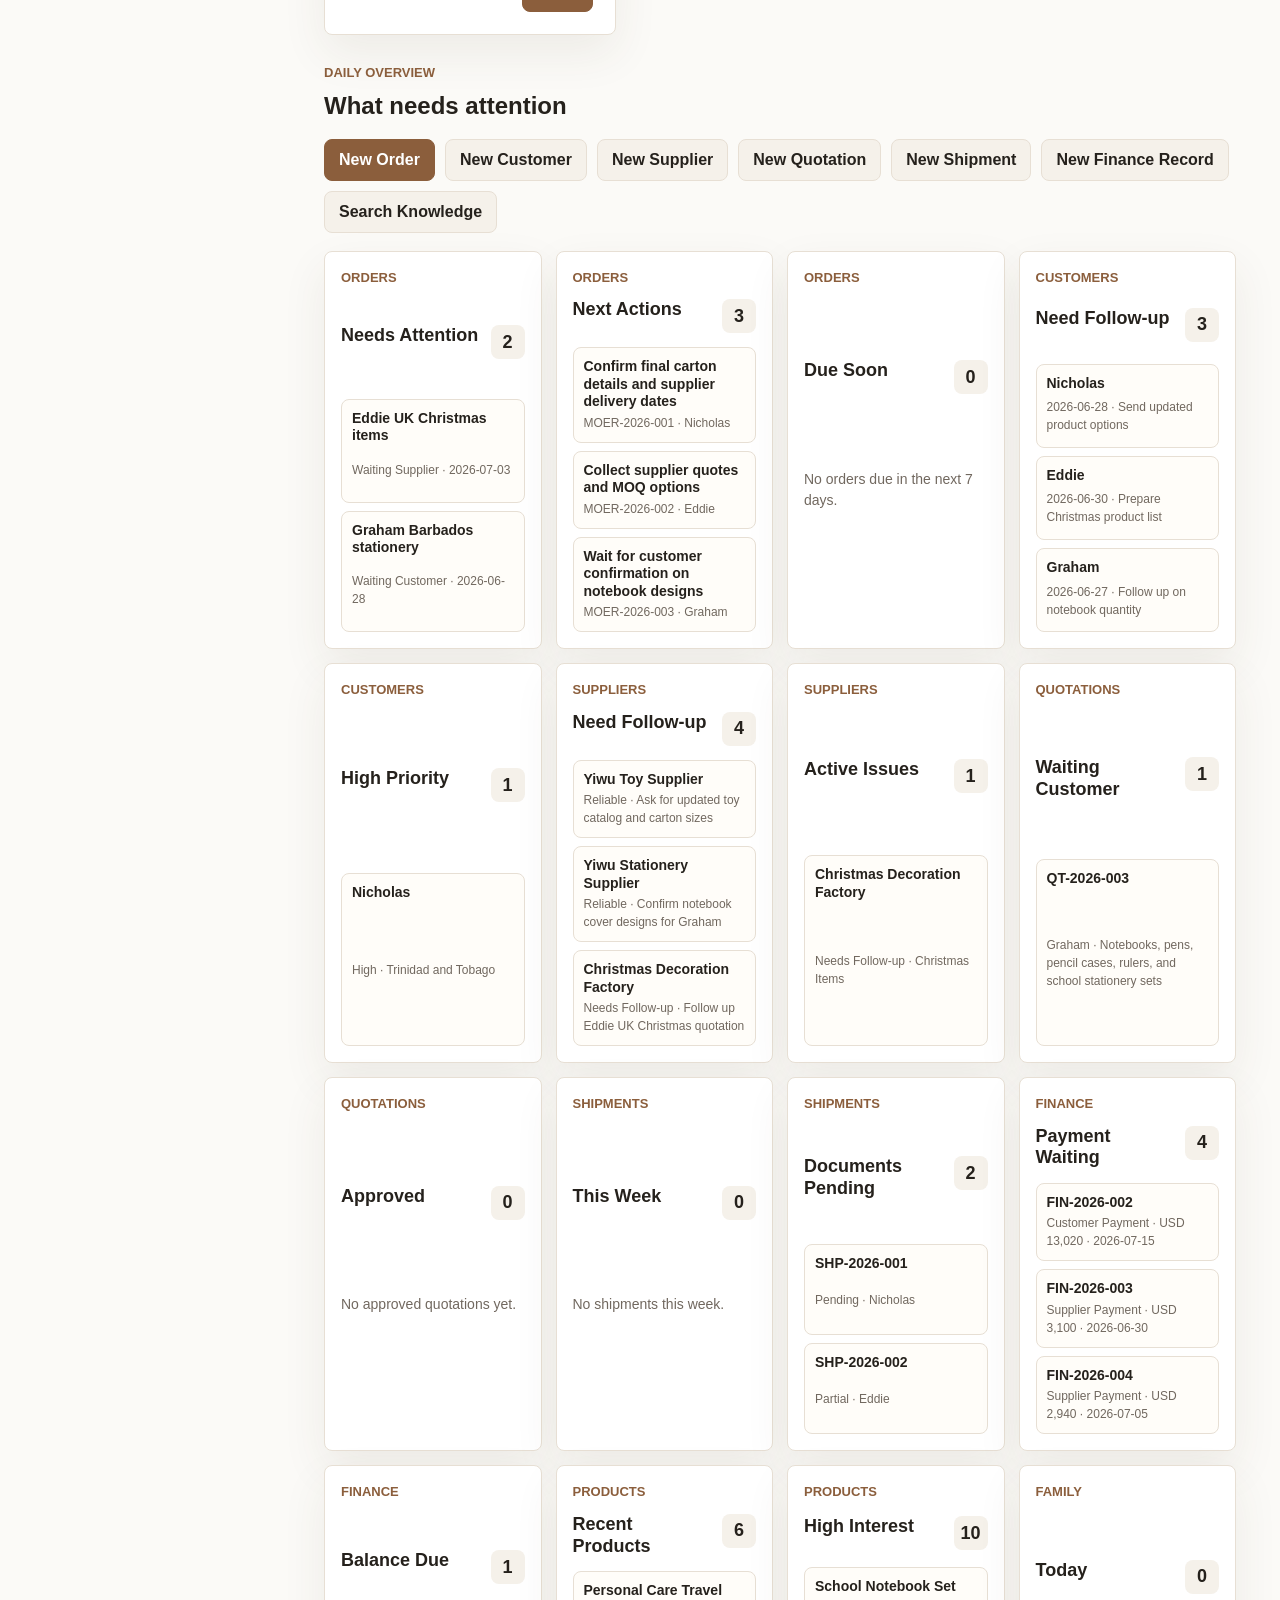
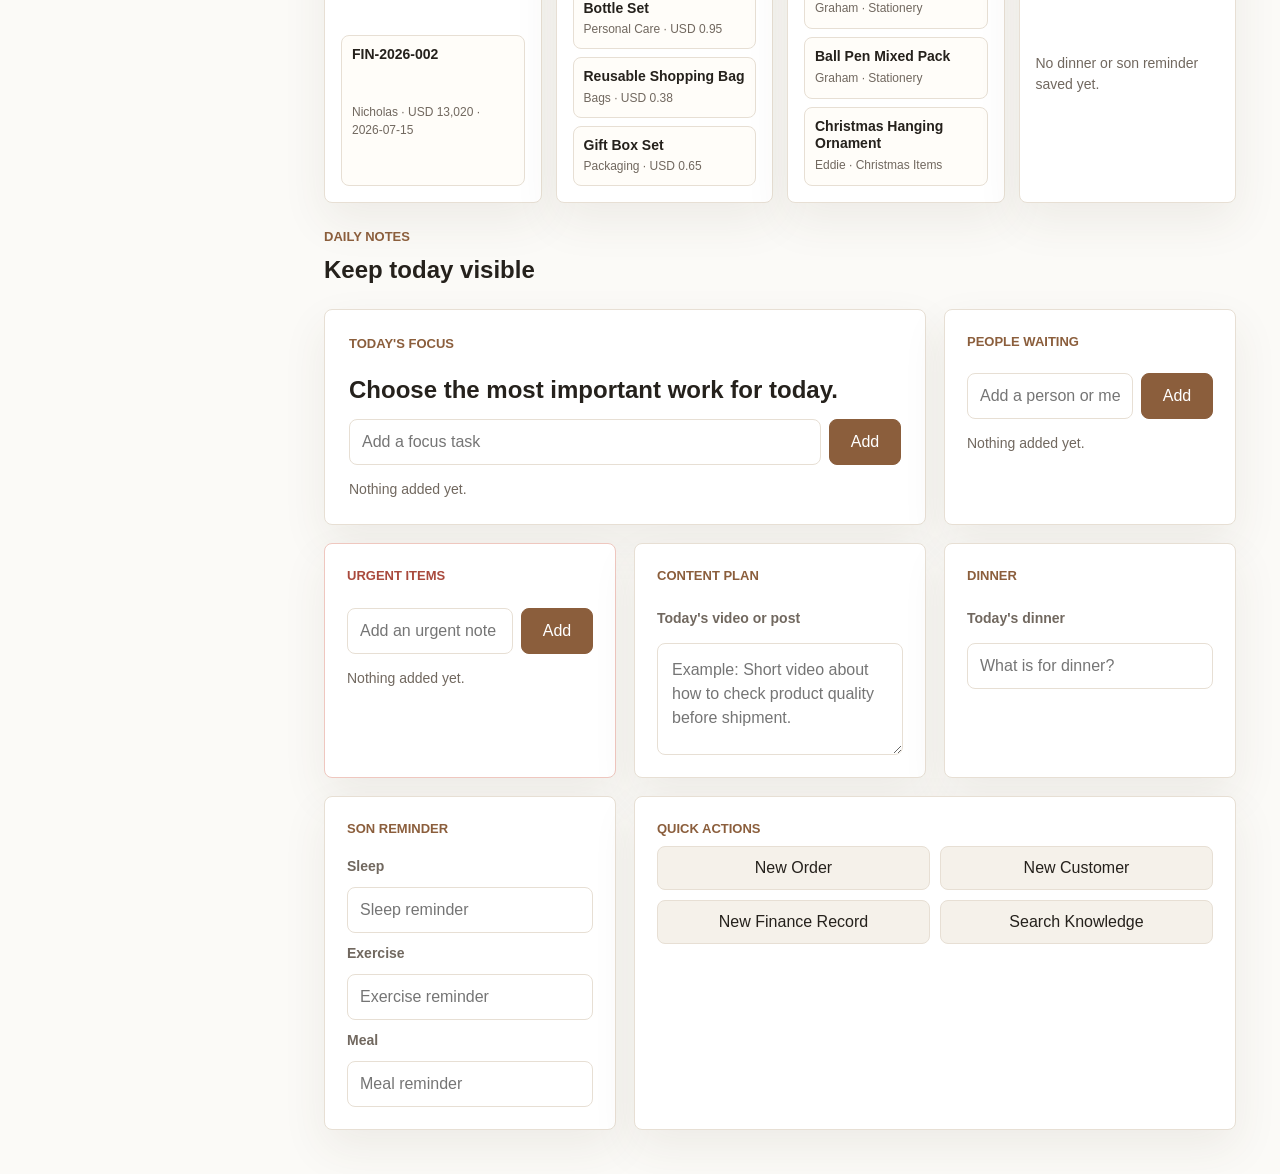
==== commit f0c61610: "Build AI Command Center V1" ====
--- a/03-Apps/Moer-OS-V1/index.html
+++ b/03-Apps/Moer-OS-V1/index.html
@@ -31,6 +31,7 @@
         <button class="nav-item" data-page="shipment-center" type="button">Shipment Center</button>
         <button class="nav-item" data-page="product-center" type="button">Product Center</button>
         <button class="nav-item" data-page="finance-center" type="button">Finance Center</button>
+        <button class="nav-item" data-page="ai-command-center" type="button">AI Command Center</button>
         <button class="nav-item" data-page="knowledge-center" type="button">Knowledge Center</button>
         <button class="nav-item" data-page="timeline-engine" type="button">Timeline Engine</button>
         <button class="nav-item" data-page="family-meal-planner" type="button">Meal Planner</button>
@@ -1359,6 +1360,31 @@
         </div>
       </section>
 
+      <section class="page" id="ai-command-center">
+        <header class="page-header">
+          <p class="eyebrow">AI Command Center</p>
+          <h1>Universal Command Search</h1>
+          <p class="date-line">Search customers, orders, suppliers, products, quotations, shipments, finance records, and knowledge. Local data only.</p>
+        </header>
+
+        <section class="ai-command-panel">
+          <div class="ai-command-box">
+            <span class="command-icon">⌕</span>
+            <input id="aiCommandInput" type="search" autocomplete="off" placeholder="Type anything, or try orders, payments, products..." aria-label="Search Moer OS records">
+          </div>
+          <div class="ai-command-shortcuts" aria-label="Quick commands">
+            <button type="button" data-ai-command="today">today</button>
+            <button type="button" data-ai-command="orders">orders</button>
+            <button type="button" data-ai-command="customers">customers</button>
+            <button type="button" data-ai-command="shipments">shipments</button>
+            <button type="button" data-ai-command="payments">payments</button>
+            <button type="button" data-ai-command="products">products</button>
+            <button type="button" data-ai-command="suppliers">suppliers</button>
+          </div>
+          <div class="ai-command-results" id="aiCommandResults"></div>
+        </section>
+      </section>
+
       <section class="page" id="family-meal-planner">
         <header class="page-header">
           <p class="eyebrow">Family Meal Planner</p>
@@ -1416,6 +1442,7 @@
       <button class="bottom-item" data-page="shipment-center" type="button">Shipments</button>
       <button class="bottom-item" data-page="product-center" type="button">Products</button>
       <button class="bottom-item" data-page="finance-center" type="button">Finance</button>
+      <button class="bottom-item" data-page="ai-command-center" type="button">Command</button>
       <button class="bottom-item" data-page="knowledge-center" type="button">Knowledge</button>
       <button class="bottom-item" data-page="timeline-engine" type="button">Timeline</button>
       <button class="bottom-item" data-page="family-meal-planner" type="button">Meals</button>
--- a/03-Apps/Moer-OS-V1/styles.css
+++ b/03-Apps/Moer-OS-V1/styles.css
@@ -1229,6 +1229,69 @@
   color: var(--muted);
 }
 
+.ai-command-panel {
+  display: grid;
+  gap: 18px;
+}
+
+.ai-command-box {
+  display: grid;
+  grid-template-columns: auto minmax(0, 1fr);
+  align-items: center;
+  gap: 14px;
+  padding: 18px;
+  border: 1px solid var(--line);
+  border-radius: 8px;
+  background: var(--surface);
+  box-shadow: var(--shadow);
+}
+
+.ai-command-box input {
+  min-height: 52px;
+  border: 0;
+  background: transparent;
+  font-size: 24px;
+}
+
+.ai-command-box input:focus {
+  box-shadow: none;
+}
+
+.ai-command-shortcuts {
+  display: flex;
+  gap: 10px;
+  flex-wrap: wrap;
+}
+
+.ai-command-shortcuts button {
+  min-height: 36px;
+  padding: 0 12px;
+  border: 1px solid var(--line);
+  border-radius: 999px;
+  background: var(--surface);
+  color: var(--muted);
+}
+
+.ai-command-shortcuts button:hover,
+.ai-command-shortcuts button:focus {
+  border-color: var(--accent);
+  color: var(--text);
+  outline: none;
+}
+
+.ai-command-results {
+  display: grid;
+  gap: 12px;
+}
+
+.ai-command-results .result-group {
+  padding: 16px;
+  border: 1px solid var(--line);
+  border-radius: 8px;
+  background: var(--surface);
+  box-shadow: var(--shadow);
+}
+
 .bottom-nav {
   display: none;
 }
@@ -1439,7 +1502,7 @@
     bottom: 0;
     z-index: 10;
     display: grid;
-    grid-template-columns: repeat(12, minmax(72px, 1fr));
+    grid-template-columns: repeat(13, minmax(72px, 1fr));
     gap: 4px;
     overflow-x: auto;
     padding: 8px;
